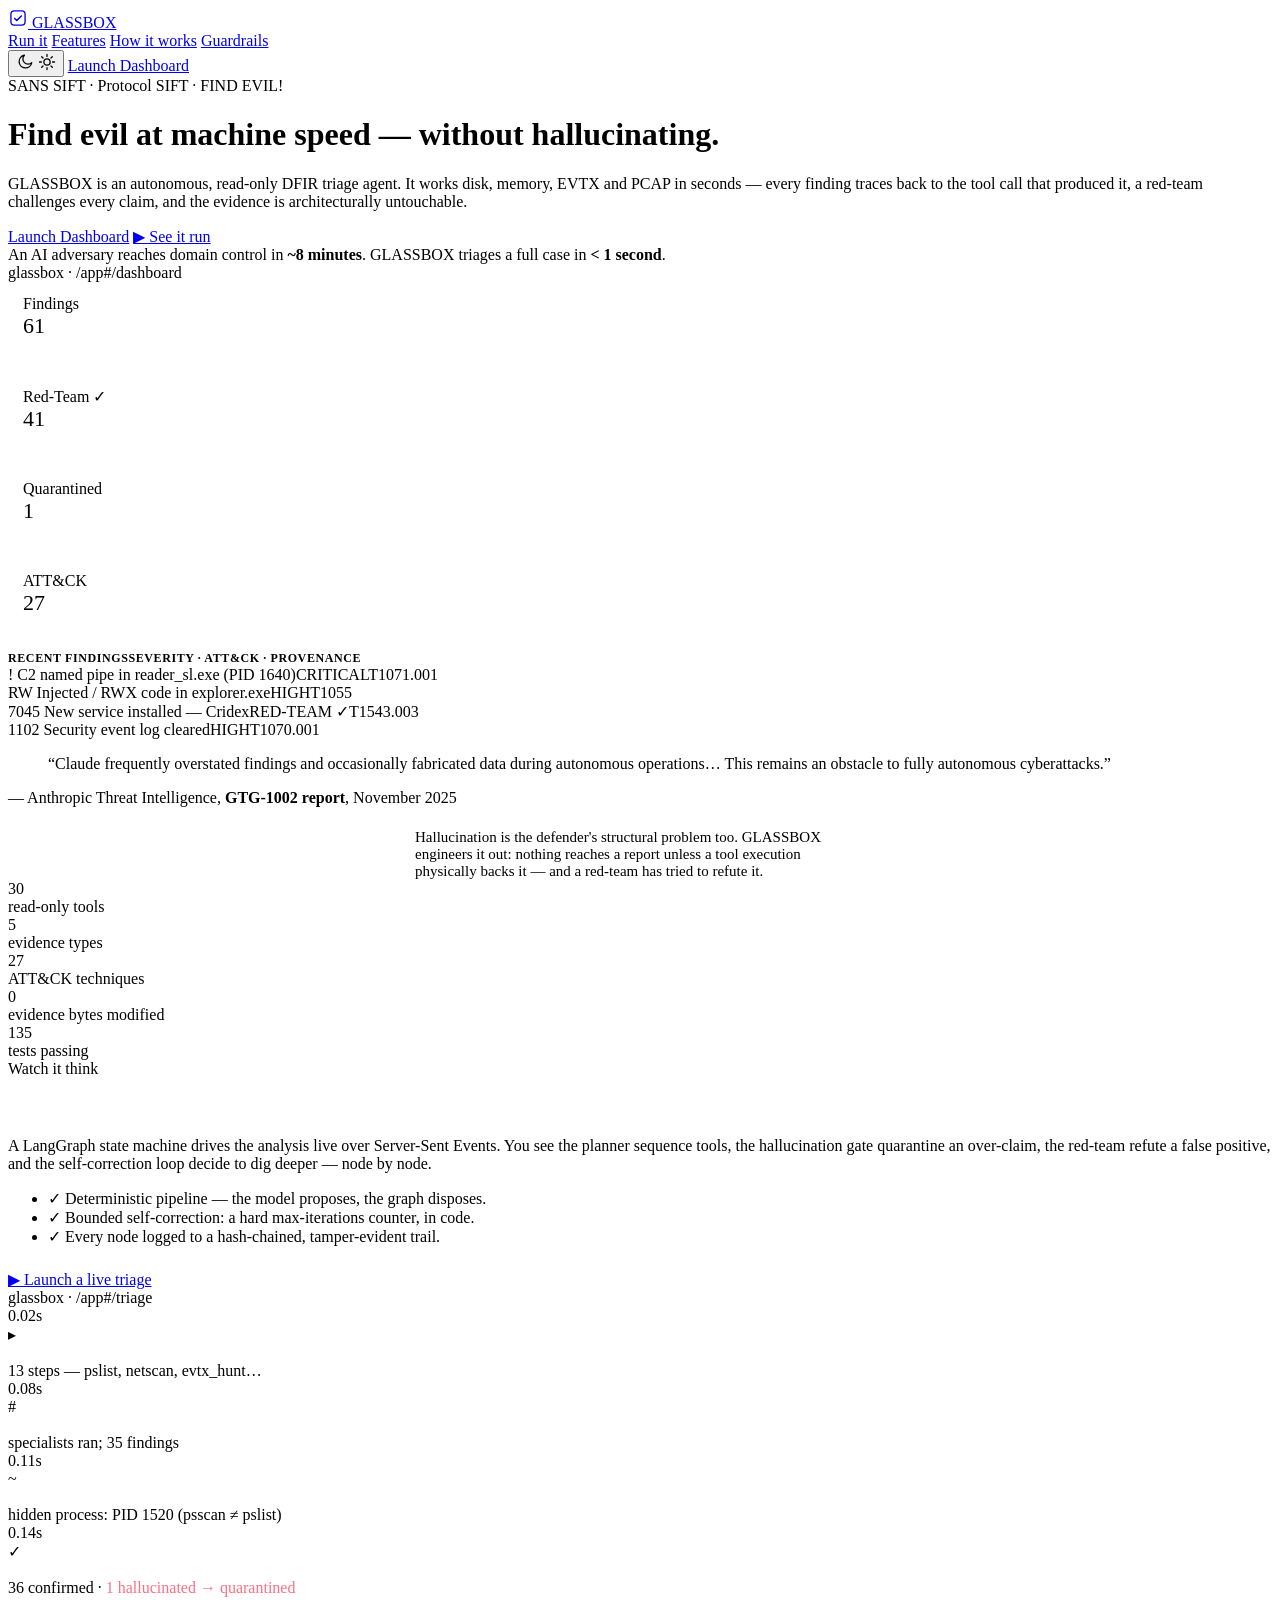
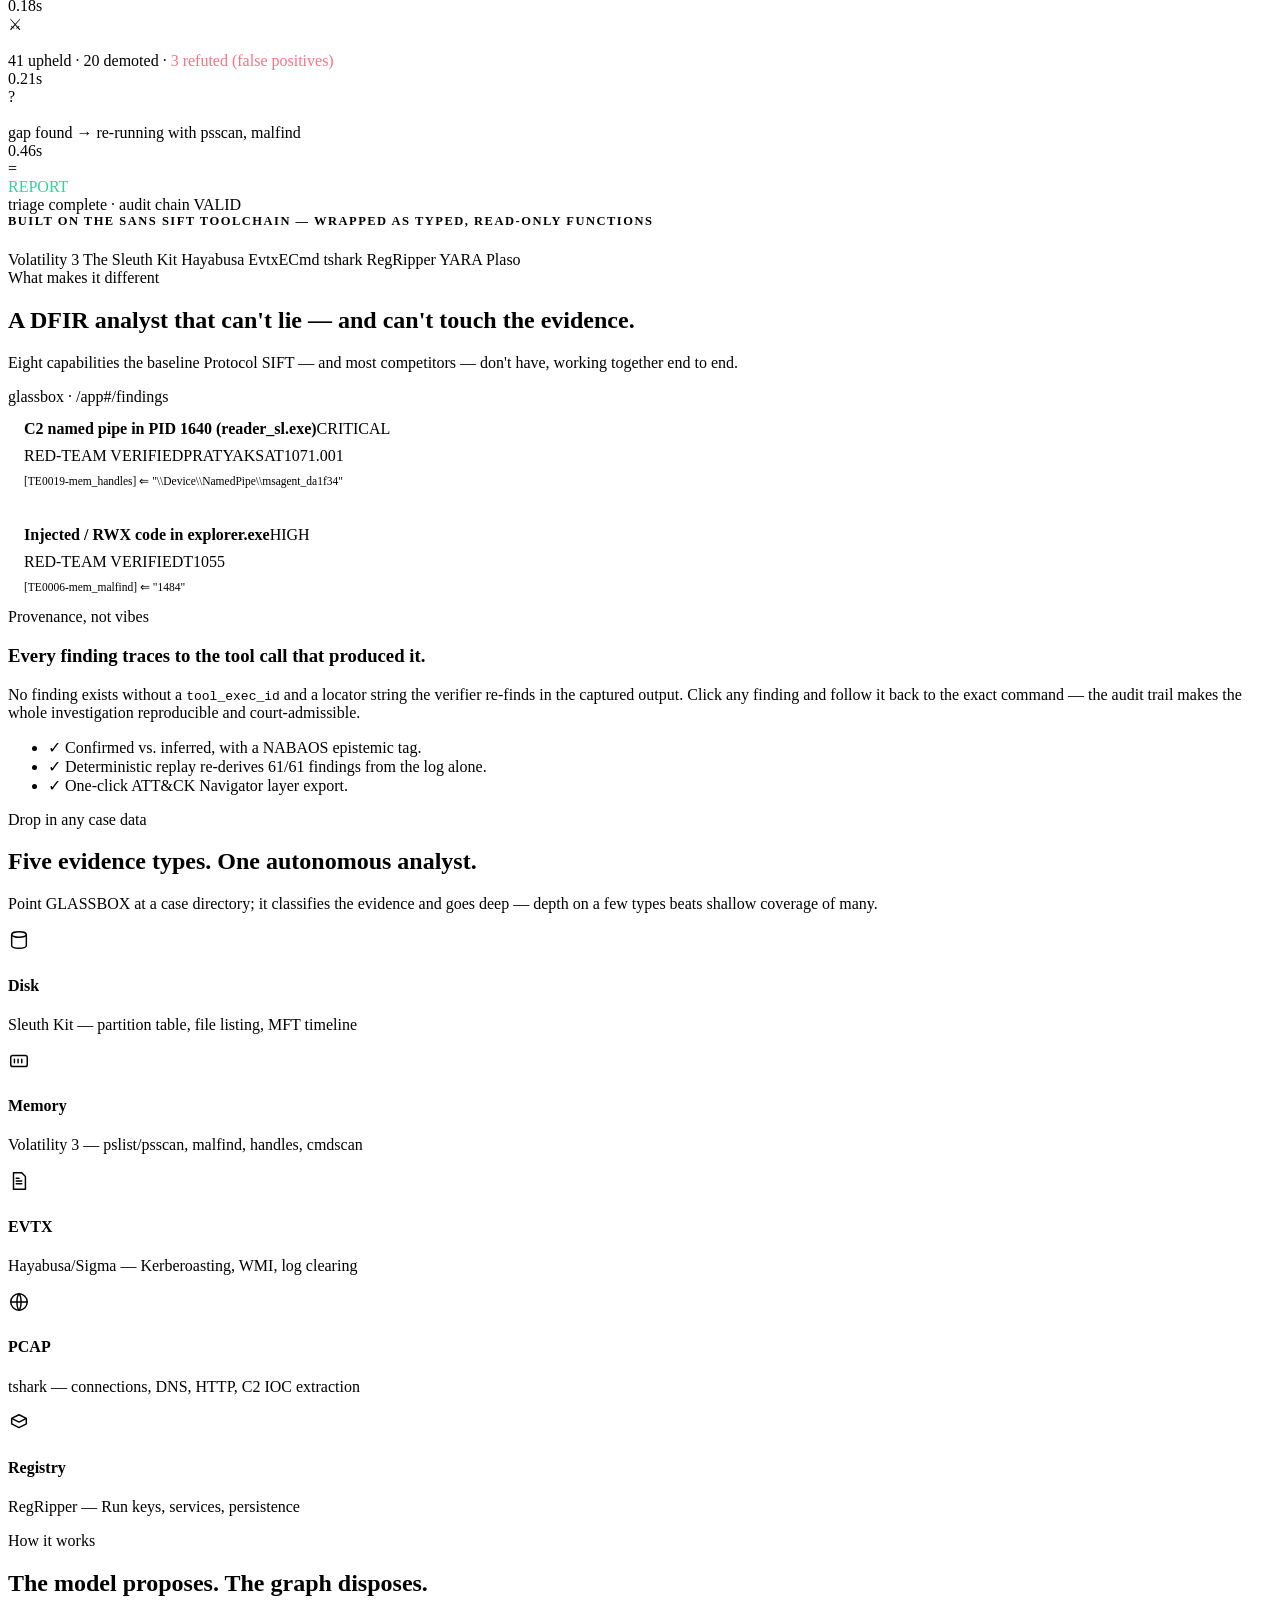
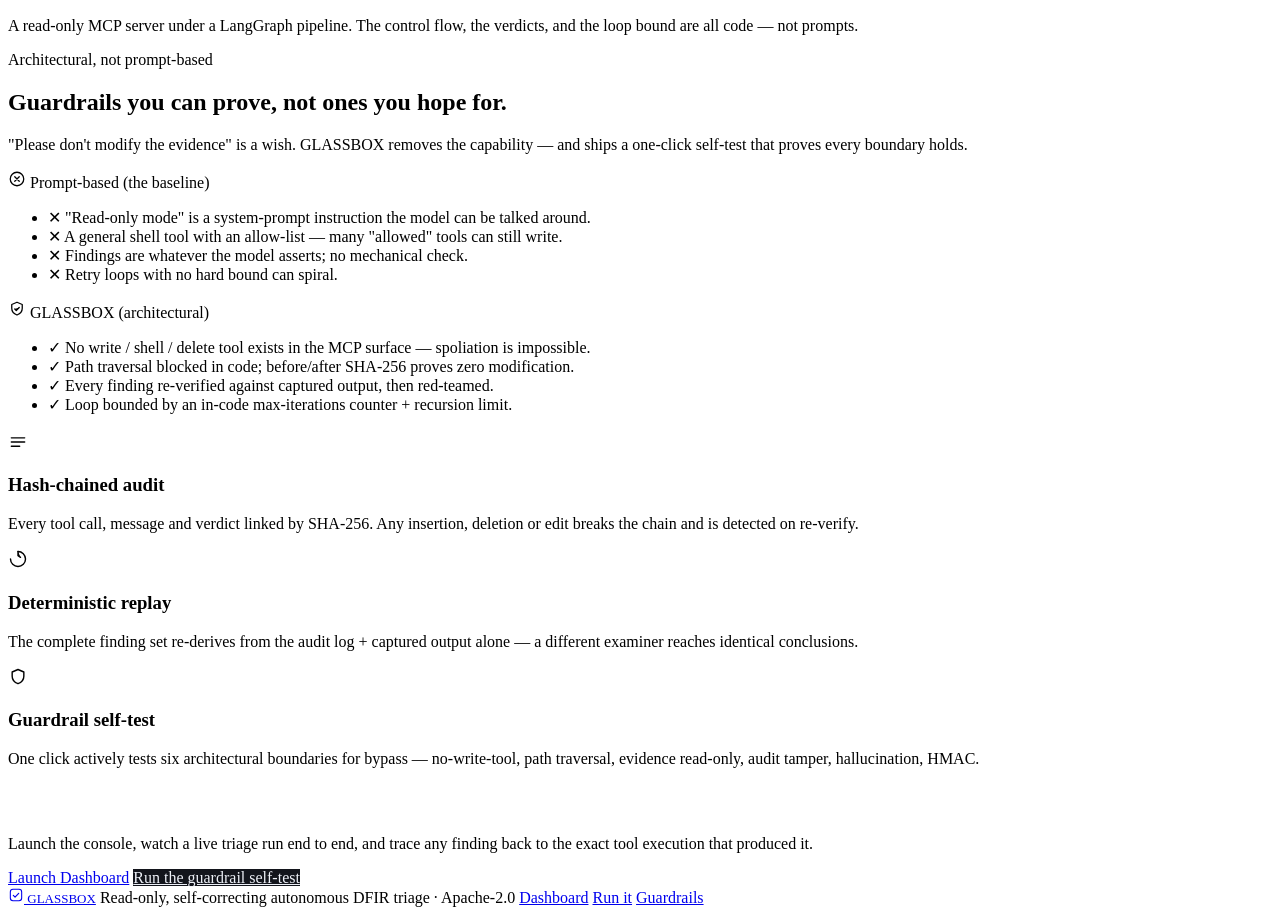
==== src/glassbox/web/static/landing.html @ f9839e85 "feat: premium dual-theme redesign + Glide-style landing page + engineering assessment UI/UX MODERNIZ" ====
<!DOCTYPE html>
<html lang="en">
<head>
  <meta charset="utf-8" />
  <meta name="viewport" content="width=device-width, initial-scale=1" />
  <title>GLASSBOX — Autonomous DFIR triage at machine speed</title>
  <meta name="description" content="GLASSBOX is a read-only, self-correcting autonomous DFIR triage agent for the SANS SIFT Workstation. Every finding traces to a tool call; a red-team challenges every claim; the evidence is architecturally untouchable." />
  <script>
    (function () {
      try { var t = localStorage.getItem("glassbox-theme");
        if (!t) t = (window.matchMedia && matchMedia("(prefers-color-scheme: light)").matches) ? "light" : "dark";
        document.documentElement.setAttribute("data-theme", t);
      } catch (e) { document.documentElement.setAttribute("data-theme", "dark"); }
    })();
  </script>
  <link rel="stylesheet" href="/static/css/app.css" />
  <link rel="stylesheet" href="/static/css/landing.css" />
  <link rel="icon" href="data:image/svg+xml,&lt;svg xmlns='http://www.w3.org/2000/svg' viewBox='0 0 16 16'&gt;&lt;rect width='16' height='16' rx='3' fill='%236d5efc'/&gt;&lt;path d='M5 8.2l2 2L11 6' fill='none' stroke='white' stroke-width='1.5' stroke-linecap='round' stroke-linejoin='round'/&gt;&lt;/svg&gt;" />
</head>
<body class="lp">

  <!-- ============ NAV ============ -->
  <nav class="lp-nav">
    <div class="lp-nav-inner">
      <a class="lp-brand" href="/">
        <span class="mk"><svg viewBox="0 0 24 24" width="20" height="20"><rect x="3.5" y="3.5" width="17" height="17" rx="4" fill="none" stroke="currentColor" stroke-width="1.6"/><path d="M8 12.5l2.6 2.6L16 9.5" fill="none" stroke="currentColor" stroke-width="1.8" stroke-linecap="round" stroke-linejoin="round"/></svg></span>
        GLASSBOX
      </a>
      <div class="lp-links">
        <a href="#run">Run it</a>
        <a href="#features">Features</a>
        <a href="#how">How it works</a>
        <a href="#trust">Guardrails</a>
      </div>
      <span class="spr"></span>
      <button class="icon-btn theme-toggle" id="theme-toggle" title="Toggle light / dark" aria-label="Toggle theme">
        <svg class="moon" viewBox="0 0 24 24" width="18" height="18"><path d="M21 12.8A8.5 8.5 0 1111.2 3a6.6 6.6 0 009.8 9.8z" fill="none" stroke="currentColor" stroke-width="1.7" stroke-linejoin="round"/></svg>
        <svg class="sun" viewBox="0 0 24 24" width="18" height="18"><circle cx="12" cy="12" r="4.2" fill="none" stroke="currentColor" stroke-width="1.7"/><path d="M12 2v2.5M12 19.5V22M2 12h2.5M19.5 12H22M4.9 4.9l1.8 1.8M17.3 17.3l1.8 1.8M19.1 4.9l-1.8 1.8M6.7 17.3l-1.8 1.8" stroke="currentColor" stroke-width="1.7" stroke-linecap="round"/></svg>
      </button>
      <a class="btn btn-primary" href="/app">Launch Dashboard</a>
    </div>
  </nav>

  <!-- ============ HERO ============ -->
  <header class="hero">
    <div class="lp-wrap">
      <span class="eyebrow"><span class="dot"></span> SANS SIFT · Protocol SIFT · FIND&nbsp;EVIL!</span>
      <h1>Find evil at <span class="grad">machine speed</span> — without hallucinating.</h1>
      <p class="lead">GLASSBOX is an autonomous, read-only DFIR triage agent. It works disk, memory, EVTX and PCAP in seconds — every finding traces back to the tool call that produced it, a red-team challenges every claim, and the evidence is architecturally untouchable.</p>
      <div class="hero-cta">
        <a class="btn btn-primary btn-lg" href="/app">Launch Dashboard</a>
        <a class="btn btn-lg" href="#run">▶ See it run</a>
      </div>
      <div class="hero-trust">
        <span>An AI adversary reaches domain control in <b>~8&nbsp;minutes</b>.</span>
        <span>GLASSBOX triages a full case in <b>&lt;&nbsp;1&nbsp;second</b>.</span>
      </div>

      <!-- hero product shot (theme-aware mock dashboard) -->
      <div class="hero-shot reveal">
        <div class="browser">
          <div class="browser-bar"><div class="dots"><i></i><i></i><i></i></div><div class="url">glassbox · /app#/dashboard</div></div>
          <div class="browser-body">
            <div class="mock-metrics">
              <div class="card metric" style="padding:13px 15px">
                <div class="metric-name">Findings</div><div class="metric-value" style="font-size:22px">61</div>
                <div class="sparkbars" style="height:22px"><i style="height:40%;background:var(--brand)"></i><i style="height:62%;background:var(--brand)"></i><i style="height:50%;background:var(--brand)"></i><i style="height:82%;background:var(--brand)"></i><i style="height:58%;background:var(--brand)"></i><i style="height:90%;background:var(--brand)"></i><i style="height:54%;background:var(--brand)"></i><i style="height:70%"></i><i style="height:46%"></i><i style="height:64%"></i></div>
              </div>
              <div class="card metric" style="padding:13px 15px">
                <div class="metric-name">Red-Team ✓</div><div class="metric-value" style="font-size:22px;color:var(--up)">41</div>
                <div class="sparkbars" style="height:22px"><i style="height:50%;background:var(--up)"></i><i style="height:70%;background:var(--up)"></i><i style="height:60%;background:var(--up)"></i><i style="height:85%;background:var(--up)"></i><i style="height:72%;background:var(--up)"></i><i style="height:55%"></i><i style="height:40%"></i><i style="height:66%"></i><i style="height:48%"></i><i style="height:58%"></i></div>
              </div>
              <div class="card metric" style="padding:13px 15px">
                <div class="metric-name">Quarantined</div><div class="metric-value" style="font-size:22px;color:var(--med)">1</div>
                <div class="sparkbars" style="height:22px"><i style="height:30%;background:var(--med)"></i><i style="height:20%"></i><i style="height:25%"></i><i style="height:18%"></i><i style="height:22%"></i><i style="height:16%"></i><i style="height:24%"></i><i style="height:19%"></i><i style="height:21%"></i><i style="height:17%"></i></div>
              </div>
              <div class="card metric" style="padding:13px 15px">
                <div class="metric-name">ATT&CK</div><div class="metric-value" style="font-size:22px;color:var(--low)">27</div>
                <div class="sparkbars" style="height:22px"><i style="height:55%;background:var(--low)"></i><i style="height:42%;background:var(--low)"></i><i style="height:70%;background:var(--low)"></i><i style="height:60%;background:var(--low)"></i><i style="height:80%;background:var(--low)"></i><i style="height:50%"></i><i style="height:64%"></i><i style="height:46%"></i><i style="height:72%"></i><i style="height:58%"></i></div>
              </div>
            </div>
            <div class="card">
              <div class="mock-row" style="border-bottom:1px solid var(--border);font-weight:700;color:var(--muted);font-size:12px;text-transform:uppercase;letter-spacing:.05em">
                <span>Recent findings</span><span>severity · ATT&CK · provenance</span>
              </div>
              <div class="mock-row"><span class="nm"><span class="mock-ic" style="background:var(--down-bg);color:var(--down)">!</span> C2 named pipe in reader_sl.exe (PID 1640)</span><span class="row"><span class="badge crit">CRITICAL</span><span class="pill">T1071.001</span></span></div>
              <div class="mock-row"><span class="nm"><span class="mock-ic">RW</span> Injected / RWX code in explorer.exe</span><span class="row"><span class="badge high">HIGH</span><span class="pill">T1055</span></span></div>
              <div class="mock-row"><span class="nm"><span class="mock-ic">7045</span> New service installed — Cridex</span><span class="row"><span class="badge good">RED-TEAM ✓</span><span class="pill">T1543.003</span></span></div>
              <div class="mock-row"><span class="nm"><span class="mock-ic">1102</span> Security event log cleared</span><span class="row"><span class="badge high">HIGH</span><span class="pill">T1070.001</span></span></div>
            </div>
          </div>
        </div>
      </div>
    </div>
  </header>

  <!-- ============ QUOTE ============ -->
  <section class="sec band">
    <div class="lp-wrap">
      <div class="quote reveal">
        <blockquote>“Claude <span class="hl">frequently overstated findings and occasionally fabricated data</span> during autonomous operations… This remains an obstacle to fully autonomous cyberattacks.”</blockquote>
        <div class="by">— Anthropic Threat Intelligence, <b>GTG-1002 report</b>, November 2025</div>
        <p class="muted" style="max-width:60ch;margin:22px auto 0;font-size:15px">Hallucination is the defender's structural problem too. GLASSBOX engineers it out: nothing reaches a report unless a tool execution physically backs it — and a red-team has tried to refute it.</p>
      </div>
    </div>
  </section>

  <!-- ============ STATS ============ -->
  <section class="sec tight">
    <div class="lp-wrap">
      <div class="stat-row reveal">
        <div class="s"><div class="v grad">30</div><div class="l">read-only tools</div></div>
        <div class="s"><div class="v">5</div><div class="l">evidence types</div></div>
        <div class="s"><div class="v">27</div><div class="l">ATT&CK techniques</div></div>
        <div class="s"><div class="v">0</div><div class="l">evidence bytes modified</div></div>
        <div class="s"><div class="v">135</div><div class="l">tests passing</div></div>
      </div>
    </div>
  </section>

  <!-- ============ RUN IT (spotlight) ============ -->
  <section class="sec spotlight" id="run">
    <div class="lp-wrap">
      <div class="split2">
        <div class="reveal">
          <div class="kicker">Watch it think</div>
          <h3 style="color:#fff">Run a triage and trace every step.</h3>
          <p>A LangGraph state machine drives the analysis live over Server-Sent Events. You see the planner sequence tools, the hallucination gate quarantine an over-claim, the red-team refute a false positive, and the self-correction loop decide to dig deeper — node by node.</p>
          <ul class="lead-bullets">
            <li><span class="ck">✓</span> Deterministic pipeline — the model proposes, the graph disposes.</li>
            <li><span class="ck">✓</span> Bounded self-correction: a hard max-iterations counter, in code.</li>
            <li><span class="ck">✓</span> Every node logged to a hash-chained, tamper-evident trail.</li>
          </ul>
          <div style="margin-top:24px"><a class="btn btn-primary btn-lg" href="/app#/triage">▶ Launch a live triage</a></div>
        </div>
        <div class="reveal">
          <div class="browser">
            <div class="browser-bar"><div class="dots"><i></i><i></i><i></i></div><div class="url">glassbox · /app#/triage</div></div>
            <div class="browser-body">
              <div class="trace">
                <div class="trace-row"><div class="t-time">0.02s</div><div class="t-ic">▸</div><div><div class="t-label" style="color:#fff">PLAN · iter 1</div><div class="t-detail">13 steps — pslist, netscan, evtx_hunt…</div></div></div>
                <div class="trace-row"><div class="t-time">0.08s</div><div class="t-ic">#</div><div><div class="t-label" style="color:#fff">COLLECT</div><div class="t-detail">specialists ran; 35 findings</div></div></div>
                <div class="trace-row"><div class="t-time">0.11s</div><div class="t-ic">~</div><div><div class="t-label" style="color:#fff">CORRELATE</div><div class="t-detail">hidden process: PID 1520 (psscan ≠ pslist)</div></div></div>
                <div class="trace-row verify"><div class="t-time">0.14s</div><div class="t-ic">✓</div><div><div class="t-label" style="color:#fff">VERIFY</div><div class="t-detail">36 confirmed · <span style="color:#fb7185">1 hallucinated → quarantined</span></div></div></div>
                <div class="trace-row redteam"><div class="t-time">0.18s</div><div class="t-ic">⚔</div><div><div class="t-label" style="color:#fff">RED-TEAM</div><div class="t-detail">41 upheld · 20 demoted · <span style="color:#fb7185">3 refuted (false positives)</span></div></div></div>
                <div class="trace-row"><div class="t-time">0.21s</div><div class="t-ic">?</div><div><div class="t-label" style="color:#fff">SELF-CRITIQUE</div><div class="t-detail">gap found → re-running with psscan, malfind</div></div></div>
                <div class="trace-row"><div class="t-time">0.46s</div><div class="t-ic">=</div><div><div class="t-label" style="color:#34d399">REPORT</div><div class="t-detail">triage complete · audit chain VALID</div></div></div>
              </div>
            </div>
          </div>
        </div>
      </div>
    </div>
  </section>

  <!-- ============ TOOL STRIP ============ -->
  <section class="sec tight band">
    <div class="lp-wrap">
      <div class="center muted" style="font-size:12.5px;font-weight:700;letter-spacing:.12em;text-transform:uppercase;margin-bottom:22px">Built on the SANS SIFT toolchain — wrapped as typed, read-only functions</div>
      <div class="logos reveal">
        <span class="logo-chip"><span class="d"></span> Volatility 3</span>
        <span class="logo-chip"><span class="d"></span> The Sleuth Kit</span>
        <span class="logo-chip"><span class="d"></span> Hayabusa</span>
        <span class="logo-chip"><span class="d"></span> EvtxECmd</span>
        <span class="logo-chip"><span class="d"></span> tshark</span>
        <span class="logo-chip"><span class="d"></span> RegRipper</span>
        <span class="logo-chip"><span class="d"></span> YARA</span>
        <span class="logo-chip"><span class="d"></span> Plaso</span>
      </div>
    </div>
  </section>

  <!-- ============ FEATURES ============ -->
  <section class="sec" id="features">
    <div class="lp-wrap">
      <div class="sec-head reveal">
        <div class="kicker">What makes it different</div>
        <h2>A DFIR analyst that can't lie — and can't touch the evidence.</h2>
        <p>Eight capabilities the baseline Protocol SIFT — and most competitors — don't have, working together end to end.</p>
      </div>
      <div class="feat-grid" id="feat-grid"></div>
    </div>
  </section>

  <!-- ============ TRACEABILITY split ============ -->
  <section class="sec band">
    <div class="lp-wrap">
      <div class="split2">
        <div class="reveal">
          <div class="browser full">
            <div class="browser-bar"><div class="dots"><i></i><i></i><i></i></div><div class="url">glassbox · /app#/findings</div></div>
            <div class="browser-body">
              <div class="card sev-rail crit" style="padding:14px 16px">
                <div class="row" style="justify-content:space-between"><b>C2 named pipe in PID 1640 (reader_sl.exe)</b><span class="badge crit">CRITICAL</span></div>
                <div class="row wrap" style="gap:6px;margin:9px 0"><span class="badge good">RED-TEAM VERIFIED</span><span class="badge ghost">PRATYAKSA</span><span class="pill">T1071.001</span></div>
                <div class="f-prov" style="color:var(--faint);font-family:var(--mono);font-size:11.5px">[TE0019-mem_handles] ⇐ "\\Device\\NamedPipe\\msagent_da1f34"</div>
              </div>
              <div class="card sev-rail high" style="padding:14px 16px;margin-top:10px">
                <div class="row" style="justify-content:space-between"><b>Injected / RWX code in explorer.exe</b><span class="badge high">HIGH</span></div>
                <div class="row wrap" style="gap:6px;margin:9px 0"><span class="badge good">RED-TEAM VERIFIED</span><span class="pill">T1055</span></div>
                <div class="f-prov" style="color:var(--faint);font-family:var(--mono);font-size:11.5px">[TE0006-mem_malfind] ⇐ "1484"</div>
              </div>
            </div>
          </div>
        </div>
        <div class="reveal">
          <div class="kicker">Provenance, not vibes</div>
          <h3>Every finding traces to the tool call that produced it.</h3>
          <p>No finding exists without a <code>tool_exec_id</code> and a locator string the verifier re-finds in the captured output. Click any finding and follow it back to the exact command — the audit trail makes the whole investigation reproducible and court-admissible.</p>
          <ul class="lead-bullets">
            <li><span class="ck">✓</span> Confirmed vs. inferred, with a NABAOS epistemic tag.</li>
            <li><span class="ck">✓</span> Deterministic replay re-derives 61/61 findings from the log alone.</li>
            <li><span class="ck">✓</span> One-click ATT&CK Navigator layer export.</li>
          </ul>
        </div>
      </div>
    </div>
  </section>

  <!-- ============ EVIDENCE TYPES ============ -->
  <section class="sec">
    <div class="lp-wrap">
      <div class="sec-head reveal">
        <div class="kicker">Drop in any case data</div>
        <h2>Five evidence types. One autonomous analyst.</h2>
        <p>Point GLASSBOX at a case directory; it classifies the evidence and goes deep — depth on a few types beats shallow coverage of many.</p>
      </div>
      <div class="evt-grid reveal">
        <div class="evt-card"><div class="ei"><svg viewBox="0 0 24 24" width="22" height="22"><ellipse cx="12" cy="6" rx="8" ry="3" fill="none" stroke="currentColor" stroke-width="1.6"/><path d="M4 6v12c0 1.7 3.6 3 8 3s8-1.3 8-3V6" fill="none" stroke="currentColor" stroke-width="1.6"/></svg></div><h4>Disk</h4><p>Sleuth Kit — partition table, file listing, MFT timeline</p></div>
        <div class="evt-card"><div class="ei"><svg viewBox="0 0 24 24" width="22" height="22"><rect x="3" y="6" width="18" height="12" rx="2" fill="none" stroke="currentColor" stroke-width="1.6"/><path d="M7 10v4M11 10v4M15 10v4" stroke="currentColor" stroke-width="1.6" stroke-linecap="round"/></svg></div><h4>Memory</h4><p>Volatility 3 — pslist/psscan, malfind, handles, cmdscan</p></div>
        <div class="evt-card"><div class="ei"><svg viewBox="0 0 24 24" width="22" height="22"><path d="M6 3h9l4 4v14H6z" fill="none" stroke="currentColor" stroke-width="1.6" stroke-linejoin="round"/><path d="M9 12h6M9 15h6M9 9h3" stroke="currentColor" stroke-width="1.6" stroke-linecap="round"/></svg></div><h4>EVTX</h4><p>Hayabusa/Sigma — Kerberoasting, WMI, log clearing</p></div>
        <div class="evt-card"><div class="ei"><svg viewBox="0 0 24 24" width="22" height="22"><circle cx="12" cy="12" r="9" fill="none" stroke="currentColor" stroke-width="1.6"/><path d="M3 12h18M12 3c3 3 3 15 0 18M12 3c-3 3-3 15 0 18" fill="none" stroke="currentColor" stroke-width="1.6"/></svg></div><h4>PCAP</h4><p>tshark — connections, DNS, HTTP, C2 IOC extraction</p></div>
        <div class="evt-card"><div class="ei"><svg viewBox="0 0 24 24" width="22" height="22"><path d="M4 7l8-4 8 4-8 4z" fill="none" stroke="currentColor" stroke-width="1.6" stroke-linejoin="round"/><path d="M4 7v6l8 4 8-4V7" fill="none" stroke="currentColor" stroke-width="1.6" stroke-linejoin="round"/></svg></div><h4>Registry</h4><p>RegRipper — Run keys, services, persistence</p></div>
      </div>
    </div>
  </section>

  <!-- ============ HOW IT WORKS ============ -->
  <section class="sec band" id="how">
    <div class="lp-wrap">
      <div class="sec-head reveal">
        <div class="kicker">How it works</div>
        <h2>The model proposes. The graph disposes.</h2>
        <p>A read-only MCP server under a LangGraph pipeline. The control flow, the verdicts, and the loop bound are all code — not prompts.</p>
      </div>
      <div class="pipe reveal" id="pipe"></div>
    </div>
  </section>

  <!-- ============ GUARDRAILS ============ -->
  <section class="sec" id="trust">
    <div class="lp-wrap">
      <div class="sec-head reveal">
        <div class="kicker">Architectural, not prompt-based</div>
        <h2>Guardrails you can prove, not ones you hope for.</h2>
        <p>"Please don't modify the evidence" is a wish. GLASSBOX removes the capability — and ships a one-click self-test that proves every boundary holds.</p>
      </div>
      <div class="cmp-grid reveal">
        <div class="cmp bad">
          <div class="h"><svg viewBox="0 0 24 24" width="18" height="18"><circle cx="12" cy="12" r="9" fill="none" stroke="currentColor" stroke-width="1.7"/><path d="M15 9l-6 6M9 9l6 6" stroke="currentColor" stroke-width="1.7" stroke-linecap="round"/></svg> Prompt-based (the baseline)</div>
          <ul>
            <li><span class="m">✕</span> "Read-only mode" is a system-prompt instruction the model can be talked around.</li>
            <li><span class="m">✕</span> A general shell tool with an allow-list — many "allowed" tools can still write.</li>
            <li><span class="m">✕</span> Findings are whatever the model asserts; no mechanical check.</li>
            <li><span class="m">✕</span> Retry loops with no hard bound can spiral.</li>
          </ul>
        </div>
        <div class="cmp good">
          <div class="h"><svg viewBox="0 0 24 24" width="18" height="18"><path d="M12 3l7 3v5c0 4.5-3 7.5-7 9-4-1.5-7-4.5-7-9V6z" fill="none" stroke="currentColor" stroke-width="1.7" stroke-linejoin="round"/><path d="M9 12l2 2 4-4" stroke="currentColor" stroke-width="1.7" stroke-linecap="round" stroke-linejoin="round"/></svg> GLASSBOX (architectural)</div>
          <ul>
            <li><span class="m">✓</span> No write / shell / delete tool exists in the MCP surface — spoliation is impossible.</li>
            <li><span class="m">✓</span> Path traversal blocked in code; before/after SHA-256 proves zero modification.</li>
            <li><span class="m">✓</span> Every finding re-verified against captured output, then red-teamed.</li>
            <li><span class="m">✓</span> Loop bounded by an in-code max-iterations counter + recursion limit.</li>
          </ul>
        </div>
      </div>
      <div class="grid cols-3 reveal" style="margin-top:18px">
        <div class="feat"><div class="fi"><svg viewBox="0 0 24 24" width="20" height="20"><path d="M4 7h16M4 12h16M4 17h10" stroke="currentColor" stroke-width="1.7" stroke-linecap="round"/></svg></div><h3>Hash-chained audit</h3><p>Every tool call, message and verdict linked by SHA-256. Any insertion, deletion or edit breaks the chain and is detected on re-verify.</p></div>
        <div class="feat"><div class="fi"><svg viewBox="0 0 24 24" width="20" height="20"><path d="M3 12a9 9 0 109-9" fill="none" stroke="currentColor" stroke-width="1.7" stroke-linecap="round"/><path d="M12 3v5l3 2" stroke="currentColor" stroke-width="1.7" stroke-linecap="round" stroke-linejoin="round"/></svg></div><h3>Deterministic replay</h3><p>The complete finding set re-derives from the audit log + captured output alone — a different examiner reaches identical conclusions.</p></div>
        <div class="feat"><div class="fi"><svg viewBox="0 0 24 24" width="20" height="20"><path d="M12 3l7 3v5c0 4.5-3 7.5-7 9-4-1.5-7-4.5-7-9V6z" fill="none" stroke="currentColor" stroke-width="1.7" stroke-linejoin="round"/></svg></div><h3>Guardrail self-test</h3><p>One click actively tests six architectural boundaries for bypass — no-write-tool, path traversal, evidence read-only, audit tamper, hallucination, HMAC.</p></div>
      </div>
    </div>
  </section>

  <!-- ============ CTA ============ -->
  <section class="sec spotlight cta">
    <div class="lp-wrap">
      <div class="reveal">
        <h2 style="color:#fff">Find evil at machine speed.</h2>
        <p>Launch the console, watch a live triage run end to end, and trace any finding back to the exact tool execution that produced it.</p>
        <div class="hero-cta">
          <a class="btn btn-primary btn-lg" href="/app">Launch Dashboard</a>
          <a class="btn btn-lg" href="/app#/guardrails" style="background:#13151c;color:#eef1f8;border-color:#272b38">Run the guardrail self-test</a>
        </div>
      </div>
    </div>
  </section>

  <!-- ============ FOOTER ============ -->
  <footer class="lp-footer">
    <div class="lp-footer-inner">
      <a class="lp-brand" href="/" style="font-size:13px"><span class="mk" style="width:28px;height:28px"><svg viewBox="0 0 24 24" width="16" height="16"><rect x="3.5" y="3.5" width="17" height="17" rx="4" fill="none" stroke="currentColor" stroke-width="1.6"/><path d="M8 12.5l2.6 2.6L16 9.5" fill="none" stroke="currentColor" stroke-width="1.8" stroke-linecap="round" stroke-linejoin="round"/></svg></span> GLASSBOX</a>
      <span class="muted">Read-only, self-correcting autonomous DFIR triage · Apache-2.0</span>
      <span class="spr"></span>
      <a href="/app">Dashboard</a>
      <a href="#run">Run it</a>
      <a href="#trust">Guardrails</a>
    </div>
  </footer>

  <script src="/static/js/landing.js"></script>
</body>
</html>
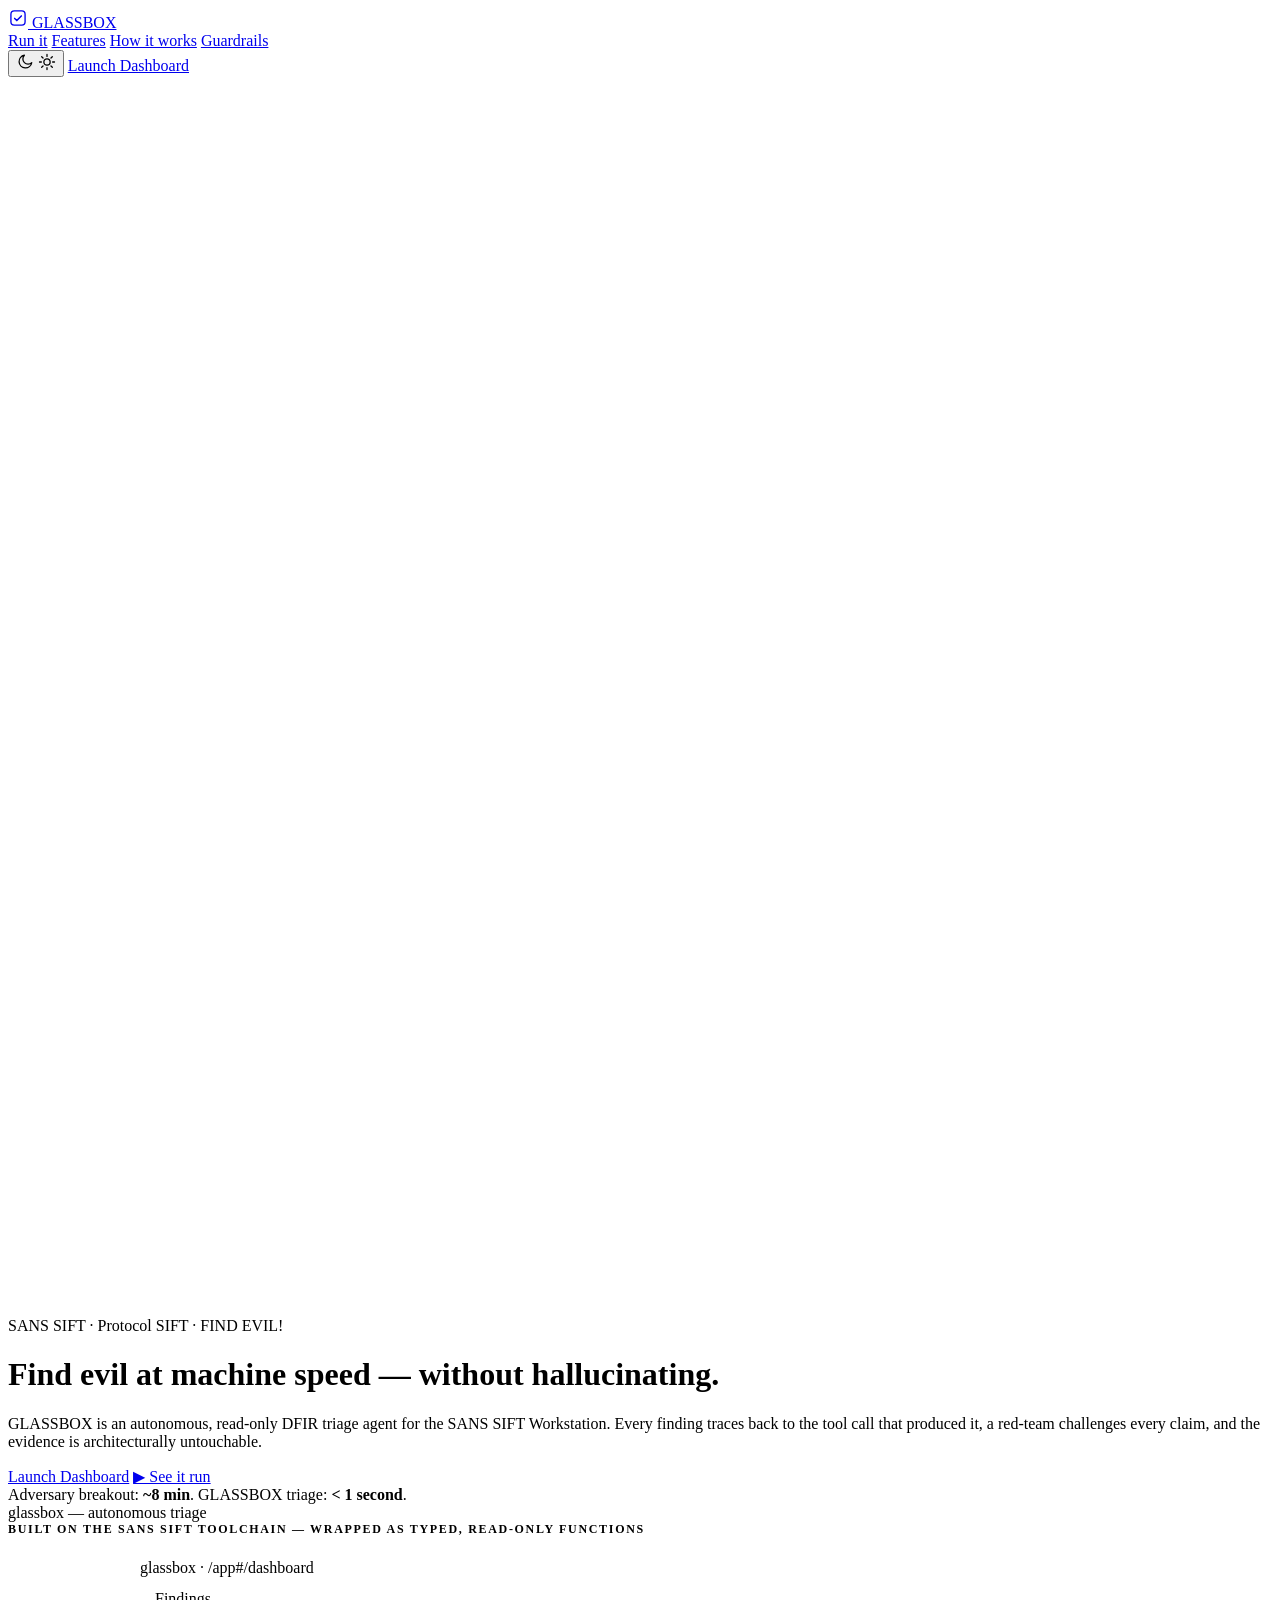
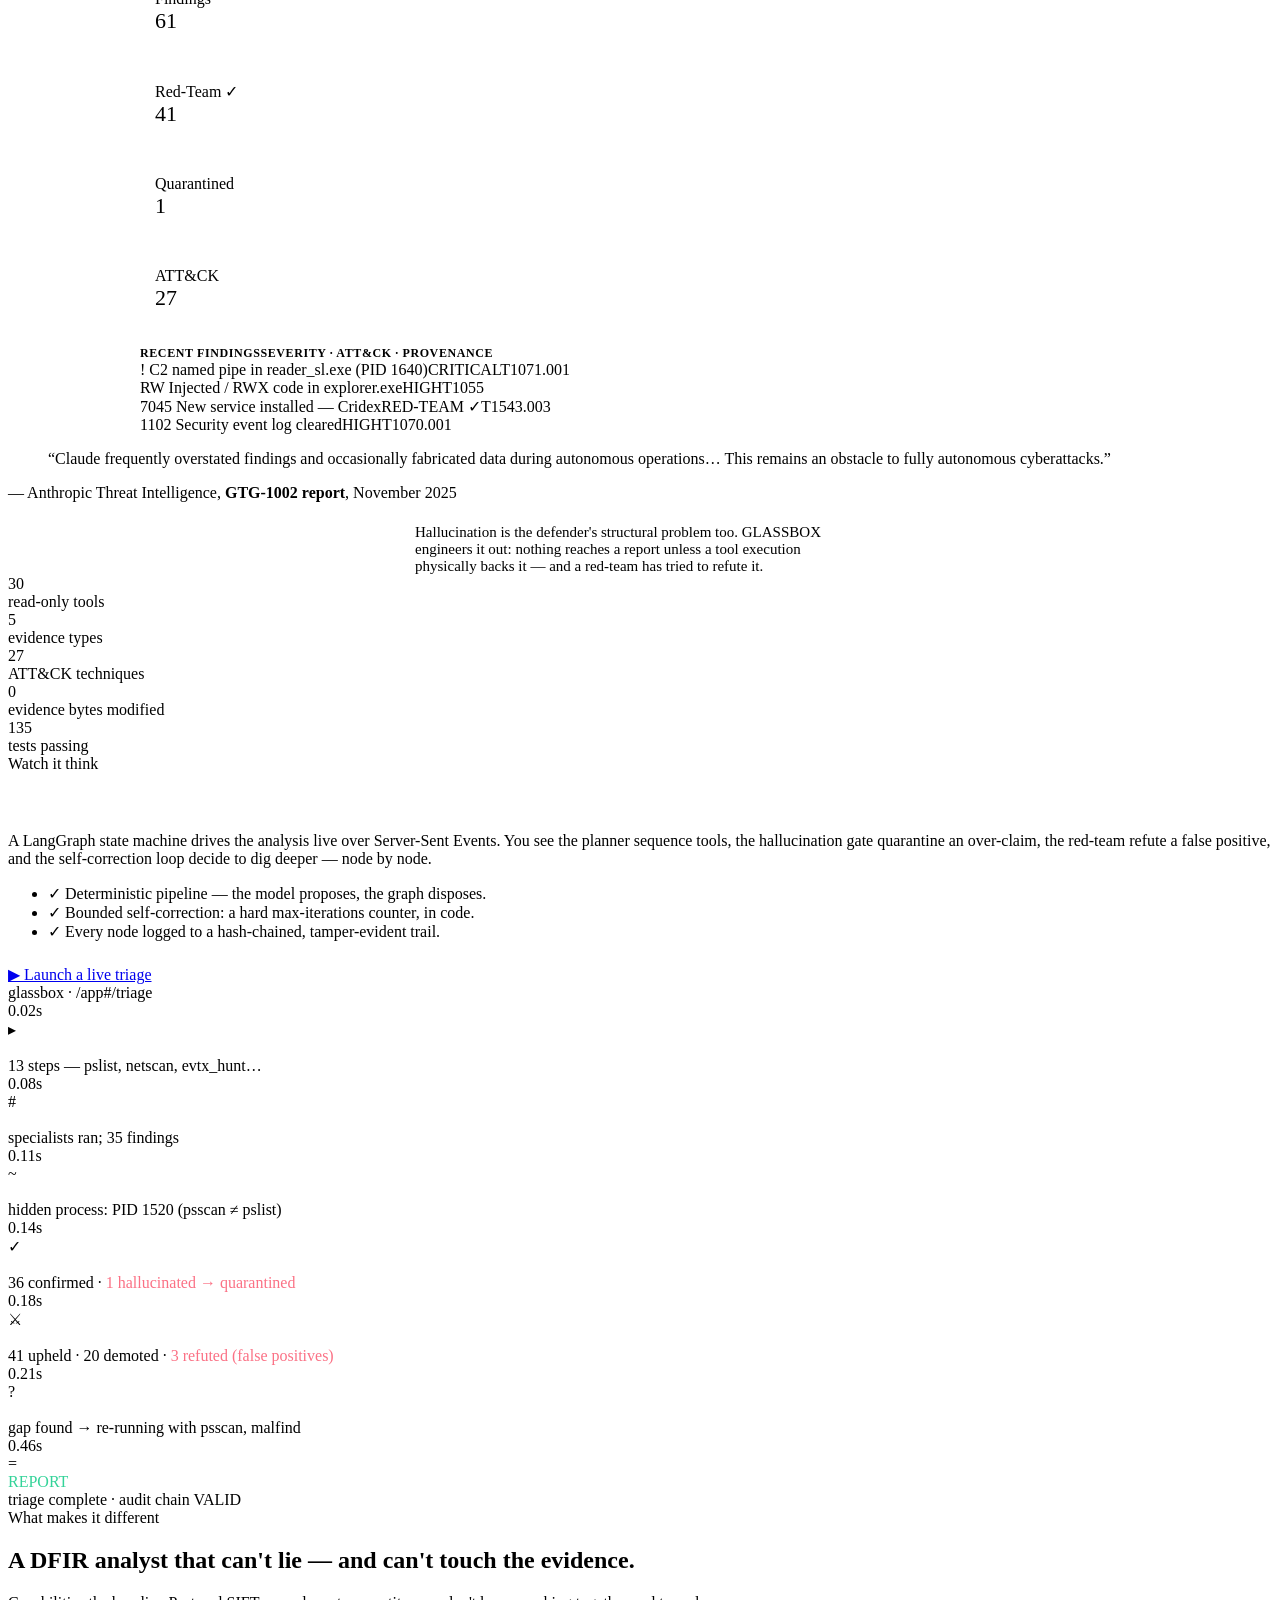
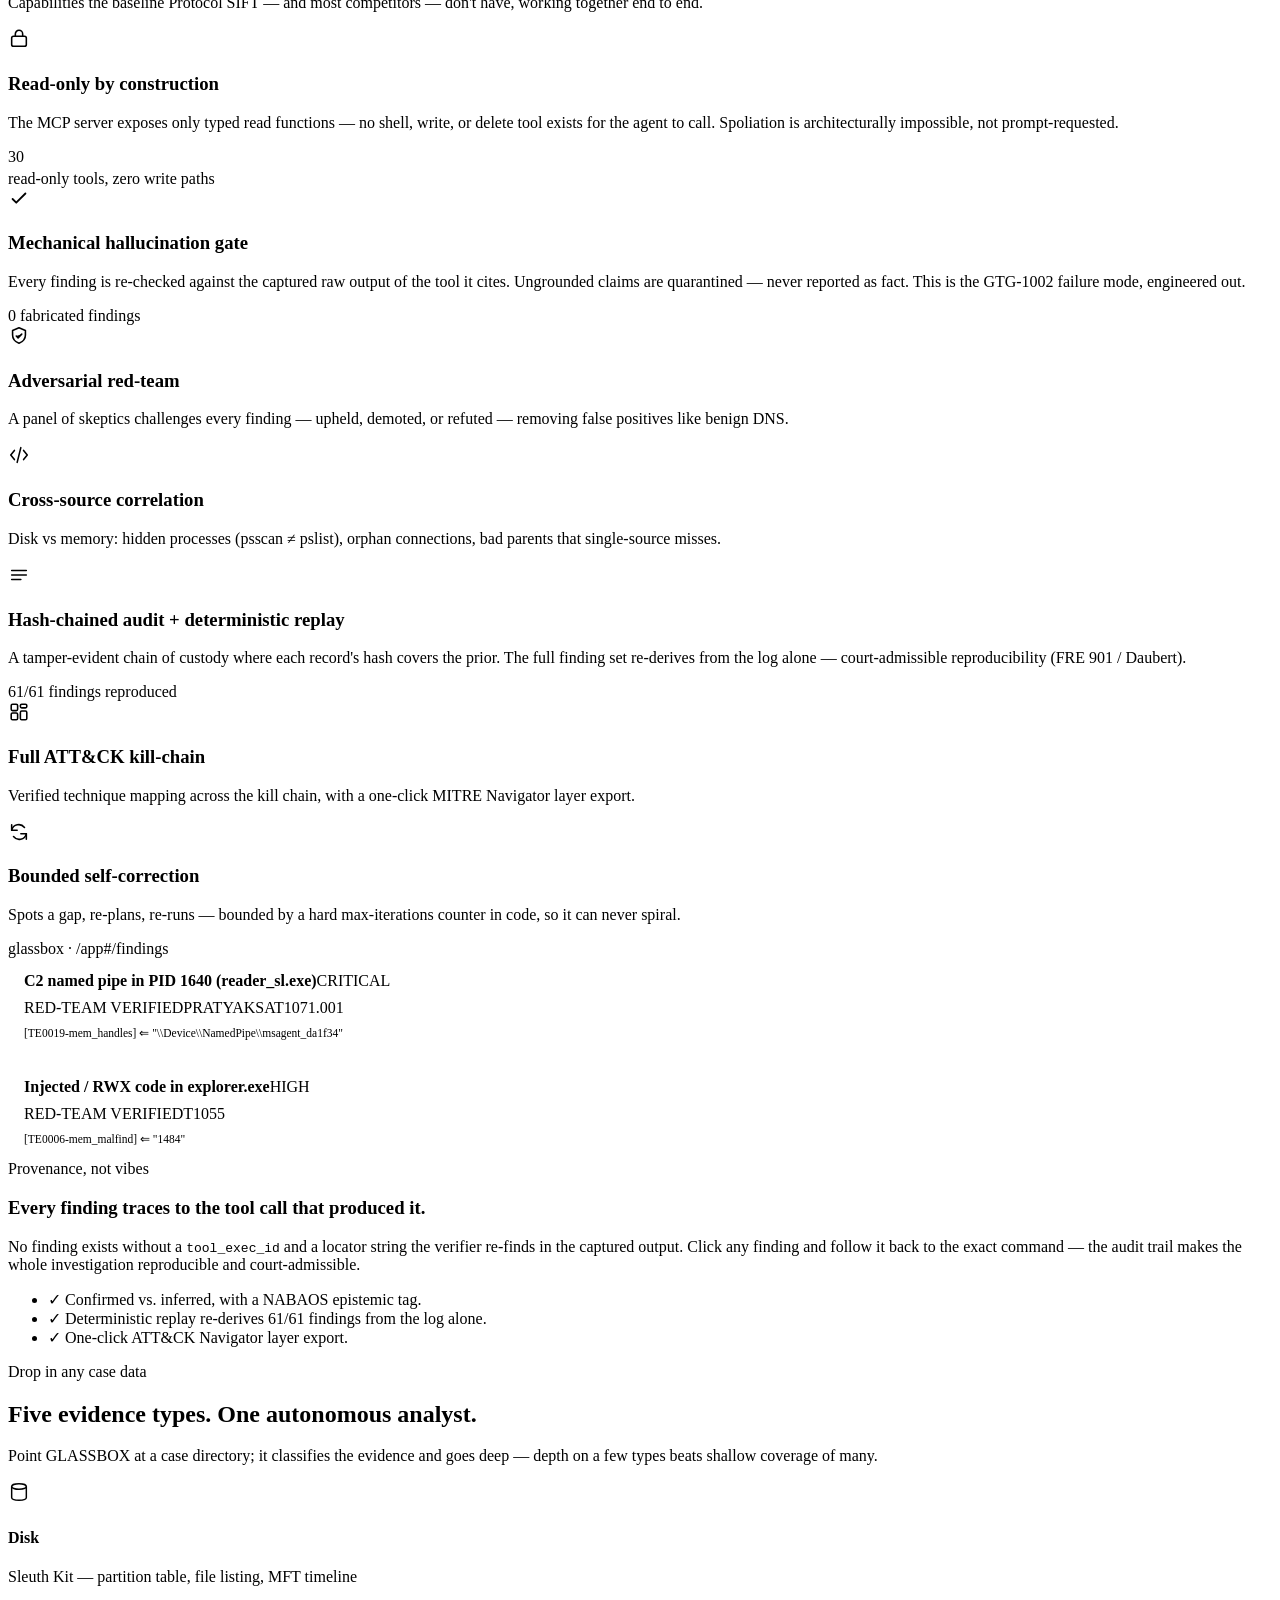
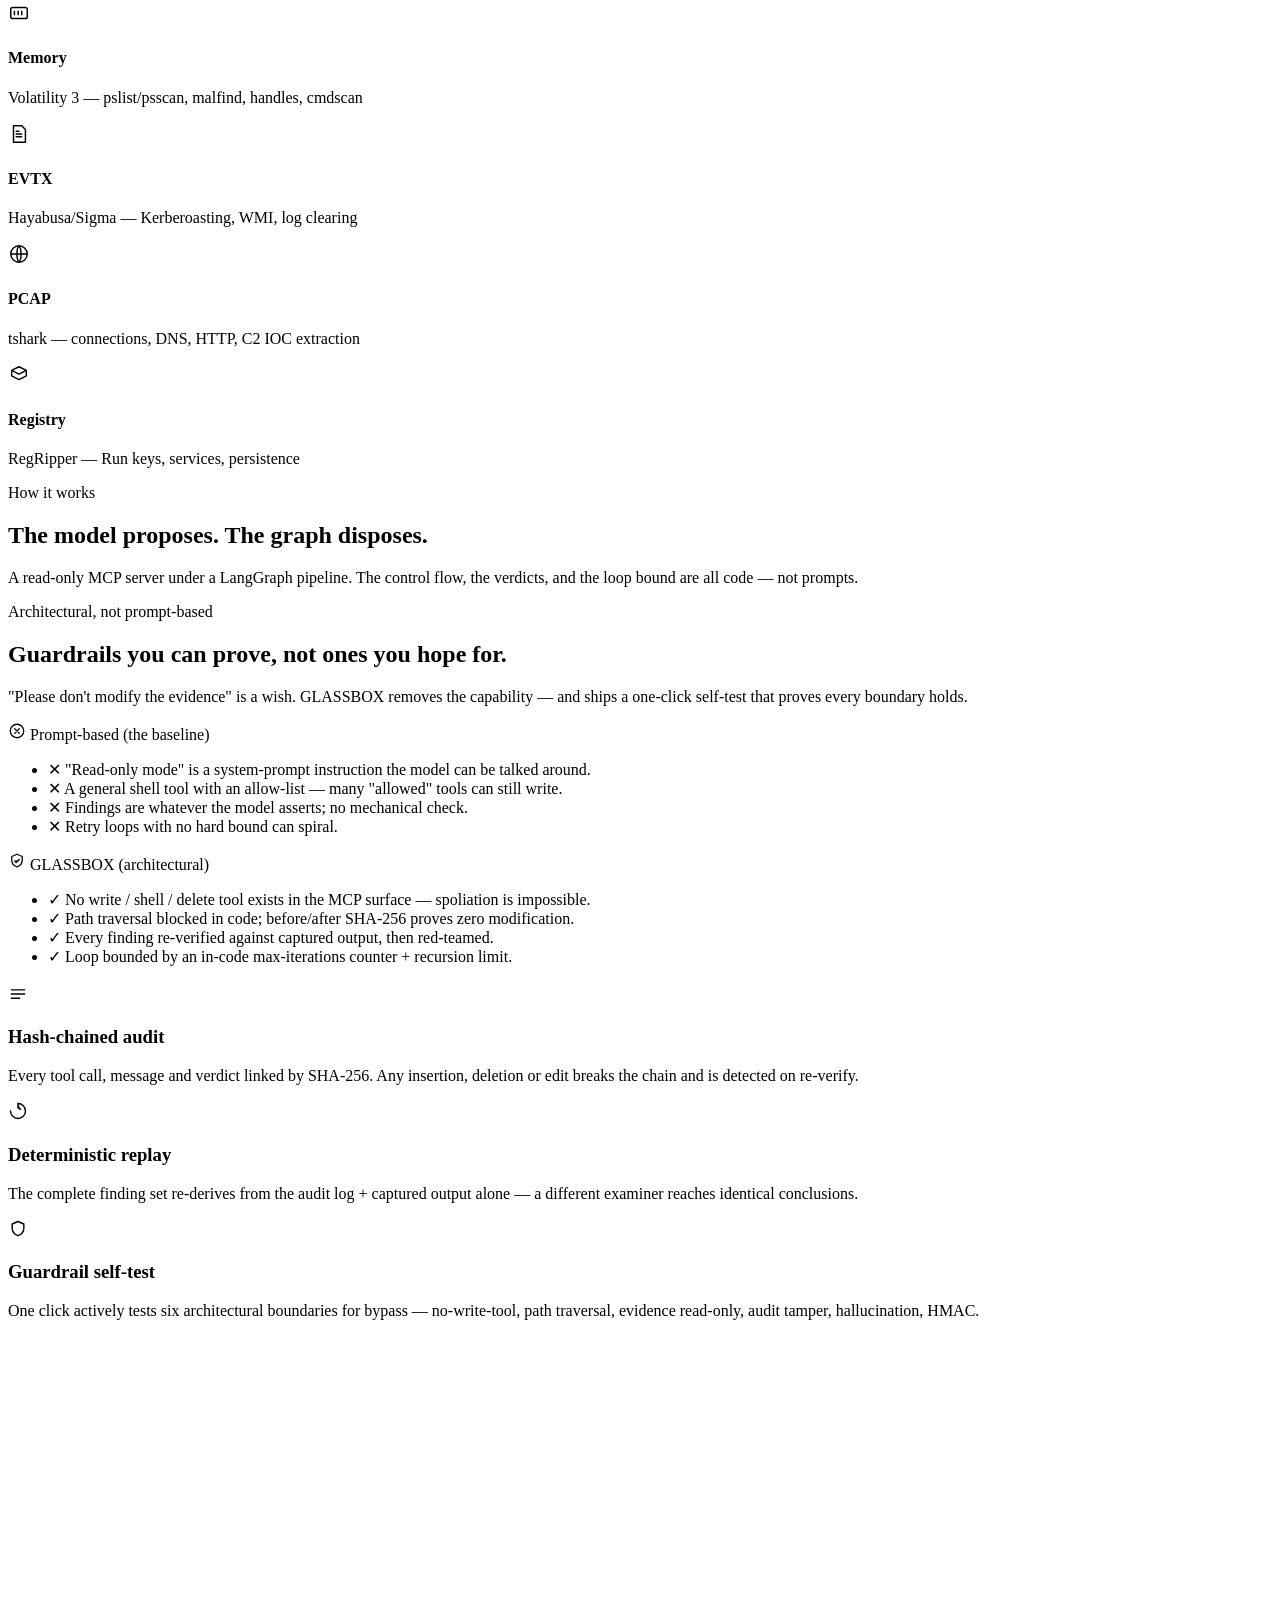
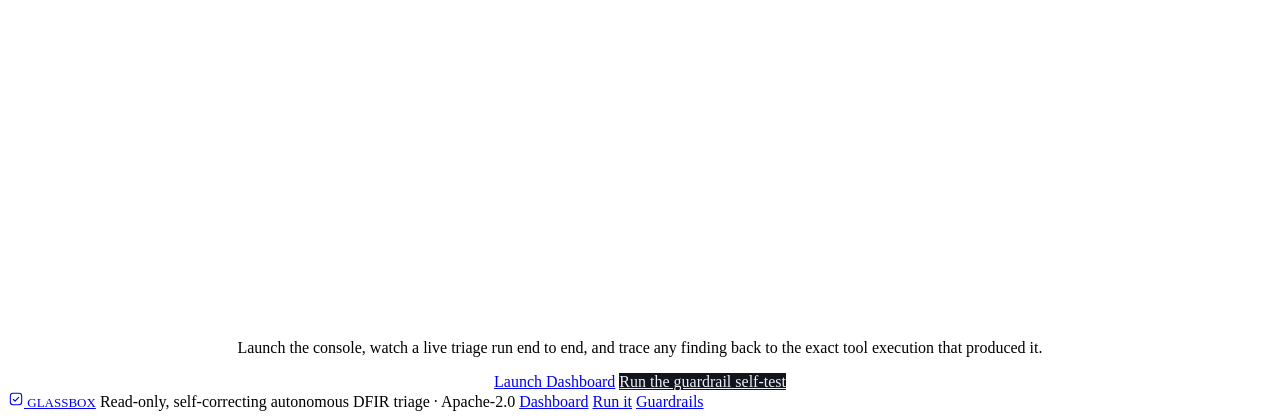
==== commit 0c414321: "feat(landing): award-tier premium redesign — live terminal hero, bento grid, tool marquee A distinct" ====
--- a/src/glassbox/web/static/landing.html
+++ b/src/glassbox/web/static/landing.html
@@ -41,24 +41,49 @@
     </div>
   </nav>
 
-  <!-- ============ HERO ============ -->
-  <header class="hero">
-    <div class="lp-wrap">
-      <span class="eyebrow"><span class="dot"></span> SANS SIFT · Protocol SIFT · FIND&nbsp;EVIL!</span>
-      <h1>Find evil at <span class="grad">machine speed</span> — without hallucinating.</h1>
-      <p class="lead">GLASSBOX is an autonomous, read-only DFIR triage agent. It works disk, memory, EVTX and PCAP in seconds — every finding traces back to the tool call that produced it, a red-team challenges every claim, and the evidence is architecturally untouchable.</p>
-      <div class="hero-cta">
-        <a class="btn btn-primary btn-lg" href="/app">Launch Dashboard</a>
-        <a class="btn btn-lg" href="#run">▶ See it run</a>
-      </div>
-      <div class="hero-trust">
-        <span>An AI adversary reaches domain control in <b>~8&nbsp;minutes</b>.</span>
-        <span>GLASSBOX triages a full case in <b>&lt;&nbsp;1&nbsp;second</b>.</span>
-      </div>
-
-      <!-- hero product shot (theme-aware mock dashboard) -->
-      <div class="hero-shot reveal">
-        <div class="browser">
+  <!-- ============ HERO (split: editorial text + live terminal) ============ -->
+  <header class="hero split has-glow">
+    <div class="glow-blob p" style="width:560px;height:560px;top:-200px;left:58%"></div>
+    <div class="glow-blob b" style="width:380px;height:380px;top:120px;left:-130px"></div>
+    <div class="glow-blob c" style="width:300px;height:300px;bottom:-120px;right:-80px"></div>
+    <div class="lp-wrap">
+      <div class="hero-grid">
+        <div>
+          <span class="eyebrow"><span class="dot"></span> SANS SIFT · Protocol SIFT · FIND&nbsp;EVIL!</span>
+          <h1>Find evil at <span class="grad">machine speed</span> — without hallucinating.</h1>
+          <p class="lead">GLASSBOX is an autonomous, read-only DFIR triage agent for the SANS SIFT Workstation. Every finding traces back to the tool call that produced it, a red-team challenges every claim, and the evidence is architecturally untouchable.</p>
+          <div class="hero-cta">
+            <a class="btn btn-primary btn-lg" href="/app">Launch Dashboard</a>
+            <a class="btn btn-lg" href="#run">▶ See it run</a>
+          </div>
+          <div class="hero-trust">
+            <span>Adversary breakout: <b>~8&nbsp;min</b>.</span>
+            <span>GLASSBOX triage: <b>&lt;&nbsp;1&nbsp;second</b>.</span>
+          </div>
+        </div>
+        <div class="reveal">
+          <div class="terminal">
+            <div class="term-bar"><div class="dots"><i></i><i></i><i></i></div><span class="t">glassbox — autonomous triage</span></div>
+            <div class="term-body" id="term"></div>
+          </div>
+        </div>
+      </div>
+    </div>
+  </header>
+
+  <!-- tool marquee -->
+  <section class="sec tight">
+    <div class="lp-wrap" style="margin-bottom:22px">
+      <div class="center muted" style="font-size:12px;font-weight:700;letter-spacing:.14em;text-transform:uppercase">Built on the SANS SIFT toolchain — wrapped as typed, read-only functions</div>
+    </div>
+    <div class="marquee"><div class="marquee-track" id="marquee"></div></div>
+  </section>
+
+  <!-- ============ PRODUCT REVEAL ============ -->
+  <section class="sec tight">
+    <div class="lp-wrap">
+      <div class="hero-shot reveal" style="max-width:1000px;margin:0 auto">
+        <div class="browser full">
           <div class="browser-bar"><div class="dots"><i></i><i></i><i></i></div><div class="url">glassbox · /app#/dashboard</div></div>
           <div class="browser-body">
             <div class="mock-metrics">
@@ -92,7 +117,7 @@
         </div>
       </div>
     </div>
-  </header>
+  </section>
 
   <!-- ============ QUOTE ============ -->
   <section class="sec band">
@@ -153,32 +178,59 @@
     </div>
   </section>
 
-  <!-- ============ TOOL STRIP ============ -->
-  <section class="sec tight band">
-    <div class="lp-wrap">
-      <div class="center muted" style="font-size:12.5px;font-weight:700;letter-spacing:.12em;text-transform:uppercase;margin-bottom:22px">Built on the SANS SIFT toolchain — wrapped as typed, read-only functions</div>
-      <div class="logos reveal">
-        <span class="logo-chip"><span class="d"></span> Volatility 3</span>
-        <span class="logo-chip"><span class="d"></span> The Sleuth Kit</span>
-        <span class="logo-chip"><span class="d"></span> Hayabusa</span>
-        <span class="logo-chip"><span class="d"></span> EvtxECmd</span>
-        <span class="logo-chip"><span class="d"></span> tshark</span>
-        <span class="logo-chip"><span class="d"></span> RegRipper</span>
-        <span class="logo-chip"><span class="d"></span> YARA</span>
-        <span class="logo-chip"><span class="d"></span> Plaso</span>
-      </div>
-    </div>
-  </section>
-
-  <!-- ============ FEATURES ============ -->
-  <section class="sec" id="features">
+  <!-- ============ FEATURES (bento) ============ -->
+  <section class="sec band" id="features">
     <div class="lp-wrap">
       <div class="sec-head reveal">
         <div class="kicker">What makes it different</div>
         <h2>A DFIR analyst that can't lie — and can't touch the evidence.</h2>
-        <p>Eight capabilities the baseline Protocol SIFT — and most competitors — don't have, working together end to end.</p>
-      </div>
-      <div class="feat-grid" id="feat-grid"></div>
+        <p>Capabilities the baseline Protocol SIFT — and most competitors — don't have, working together end to end.</p>
+      </div>
+      <div class="bento reveal">
+        <div class="b tall feature">
+          <div class="bglow"></div>
+          <div class="bi"><svg viewBox="0 0 24 24" width="22" height="22"><rect x="4" y="9" width="16" height="11" rx="2" fill="none" stroke="currentColor" stroke-width="1.7"/><path d="M8 9V6.5a4 4 0 018 0V9" fill="none" stroke="currentColor" stroke-width="1.7"/></svg></div>
+          <h3>Read-only by construction</h3>
+          <p>The MCP server exposes only typed read functions — no shell, write, or delete tool exists for the agent to call. Spoliation is architecturally impossible, not prompt-requested.</p>
+          <div class="big">30</div>
+          <div class="metric-sub" style="margin-top:4px;color:var(--muted)">read-only tools, zero write paths</div>
+          <div class="minibars"><i style="height:45%"></i><i style="height:62%"></i><i style="height:50%"></i><i style="height:80%"></i><i style="height:58%"></i><i style="height:72%"></i><i style="height:64%"></i><i style="height:90%"></i><i style="height:54%"></i><i style="height:70%"></i></div>
+        </div>
+        <div class="b wide">
+          <div class="bglow"></div>
+          <div class="bi"><svg viewBox="0 0 24 24" width="22" height="22"><path d="M5 12l4 4L19 6" fill="none" stroke="currentColor" stroke-width="2" stroke-linecap="round" stroke-linejoin="round"/></svg></div>
+          <h3>Mechanical hallucination gate</h3>
+          <p>Every finding is re-checked against the captured raw output of the tool it cites. Ungrounded claims are quarantined — never reported as fact. This is the GTG-1002 failure mode, engineered out.</p>
+          <div class="tag"><span class="tagx">0 fabricated findings</span></div>
+        </div>
+        <div class="b">
+          <div class="bi"><svg viewBox="0 0 24 24" width="22" height="22"><path d="M12 3l7 3v5c0 4.5-3 7.5-7 9-4-1.5-7-4.5-7-9V6z" fill="none" stroke="currentColor" stroke-width="1.7" stroke-linejoin="round"/><path d="M9 12l2 2 4-4" stroke="currentColor" stroke-width="1.7" stroke-linecap="round" stroke-linejoin="round"/></svg></div>
+          <h3>Adversarial red-team</h3>
+          <p>A panel of skeptics challenges every finding — upheld, demoted, or refuted — removing false positives like benign DNS.</p>
+        </div>
+        <div class="b">
+          <div class="bi"><svg viewBox="0 0 24 24" width="22" height="22"><path d="M7 7l-4 5 4 5M17 7l4 5-4 5M14 4l-4 16" fill="none" stroke="currentColor" stroke-width="1.7" stroke-linecap="round" stroke-linejoin="round"/></svg></div>
+          <h3>Cross-source correlation</h3>
+          <p>Disk vs memory: hidden processes (psscan ≠ pslist), orphan connections, bad parents that single-source misses.</p>
+        </div>
+        <div class="b wide">
+          <div class="bglow"></div>
+          <div class="bi"><svg viewBox="0 0 24 24" width="22" height="22"><path d="M4 7h16M4 12h16M4 17h10" stroke="currentColor" stroke-width="1.7" stroke-linecap="round"/></svg></div>
+          <h3>Hash-chained audit + deterministic replay</h3>
+          <p>A tamper-evident chain of custody where each record's hash covers the prior. The full finding set re-derives from the log alone — court-admissible reproducibility (FRE 901 / Daubert).</p>
+          <div class="tag"><span class="tagx">61/61 findings reproduced</span></div>
+        </div>
+        <div class="b">
+          <div class="bi"><svg viewBox="0 0 24 24" width="22" height="22"><rect x="3.5" y="3.5" width="7" height="7" rx="1.5" fill="none" stroke="currentColor" stroke-width="1.7"/><rect x="13.5" y="3.5" width="7" height="4" rx="1.5" fill="none" stroke="currentColor" stroke-width="1.7"/><rect x="13.5" y="11" width="7" height="9.5" rx="1.5" fill="none" stroke="currentColor" stroke-width="1.7"/><rect x="3.5" y="13" width="7" height="7.5" rx="1.5" fill="none" stroke="currentColor" stroke-width="1.7"/></svg></div>
+          <h3>Full ATT&CK kill-chain</h3>
+          <p>Verified technique mapping across the kill chain, with a one-click MITRE Navigator layer export.</p>
+        </div>
+        <div class="b">
+          <div class="bi"><svg viewBox="0 0 24 24" width="22" height="22"><path d="M4 4v6h6M20 20v-6h-6" fill="none" stroke="currentColor" stroke-width="1.7" stroke-linecap="round" stroke-linejoin="round"/><path d="M4 10a8 8 0 0114-3M20 14a8 8 0 01-14 3" fill="none" stroke="currentColor" stroke-width="1.7" stroke-linecap="round"/></svg></div>
+          <h3>Bounded self-correction</h3>
+          <p>Spots a gap, re-plans, re-runs — bounded by a hard max-iterations counter in code, so it can never spiral.</p>
+        </div>
+      </div>
     </div>
   </section>
 
@@ -284,9 +336,13 @@
   </section>
 
   <!-- ============ CTA ============ -->
-  <section class="sec spotlight cta">
-    <div class="lp-wrap">
-      <div class="reveal">
+  <section class="sec spotlight cta has-glow">
+    <div class="glow-blob p" style="width:520px;height:320px;left:50%;bottom:-180px;transform:translateX(-50%)"></div>
+    <div class="lp-wrap">
+      <div class="reveal" style="display:flex;flex-direction:column;align-items:center">
+        <div class="hero-orb" style="width:170px;height:170px;margin:0 0 30px">
+          <div class="orb-halo"></div><div class="orb"></div>
+        </div>
         <h2 style="color:#fff">Find evil at machine speed.</h2>
         <p>Launch the console, watch a live triage run end to end, and trace any finding back to the exact tool execution that produced it.</p>
         <div class="hero-cta">
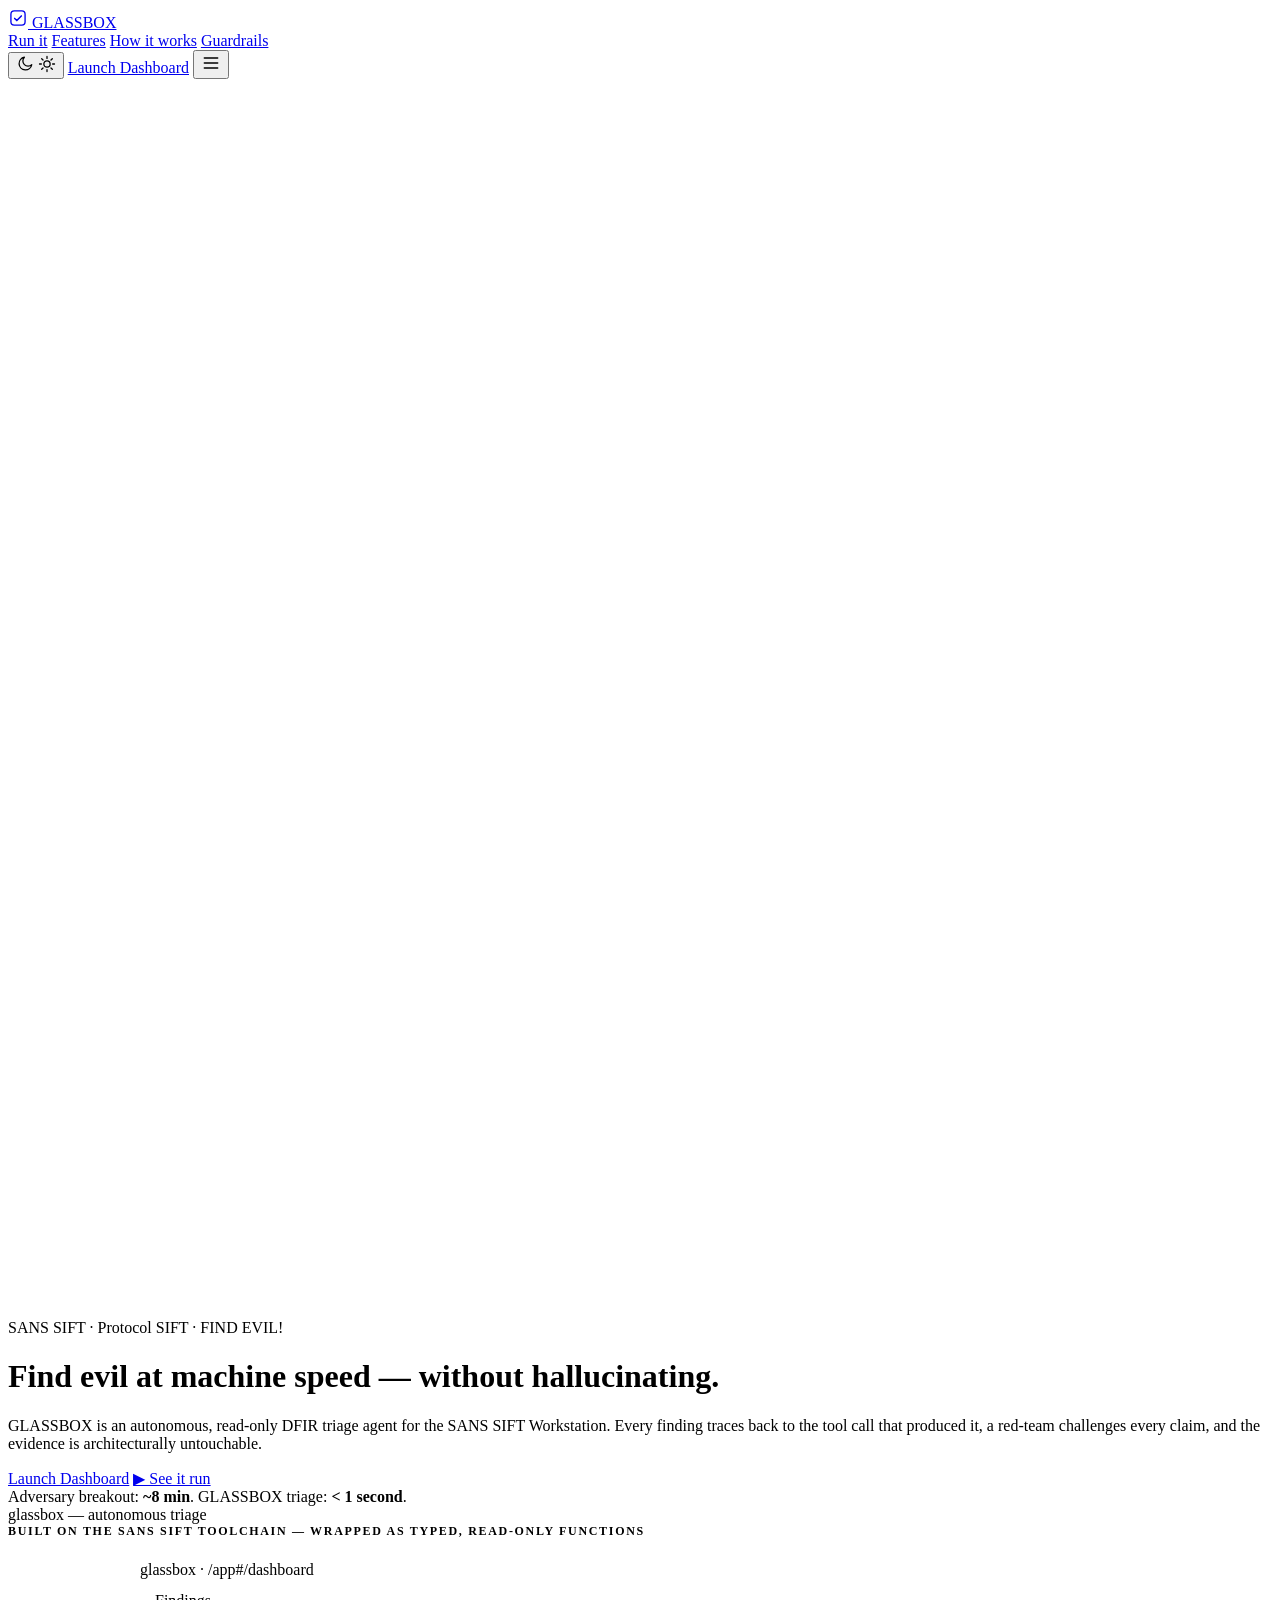
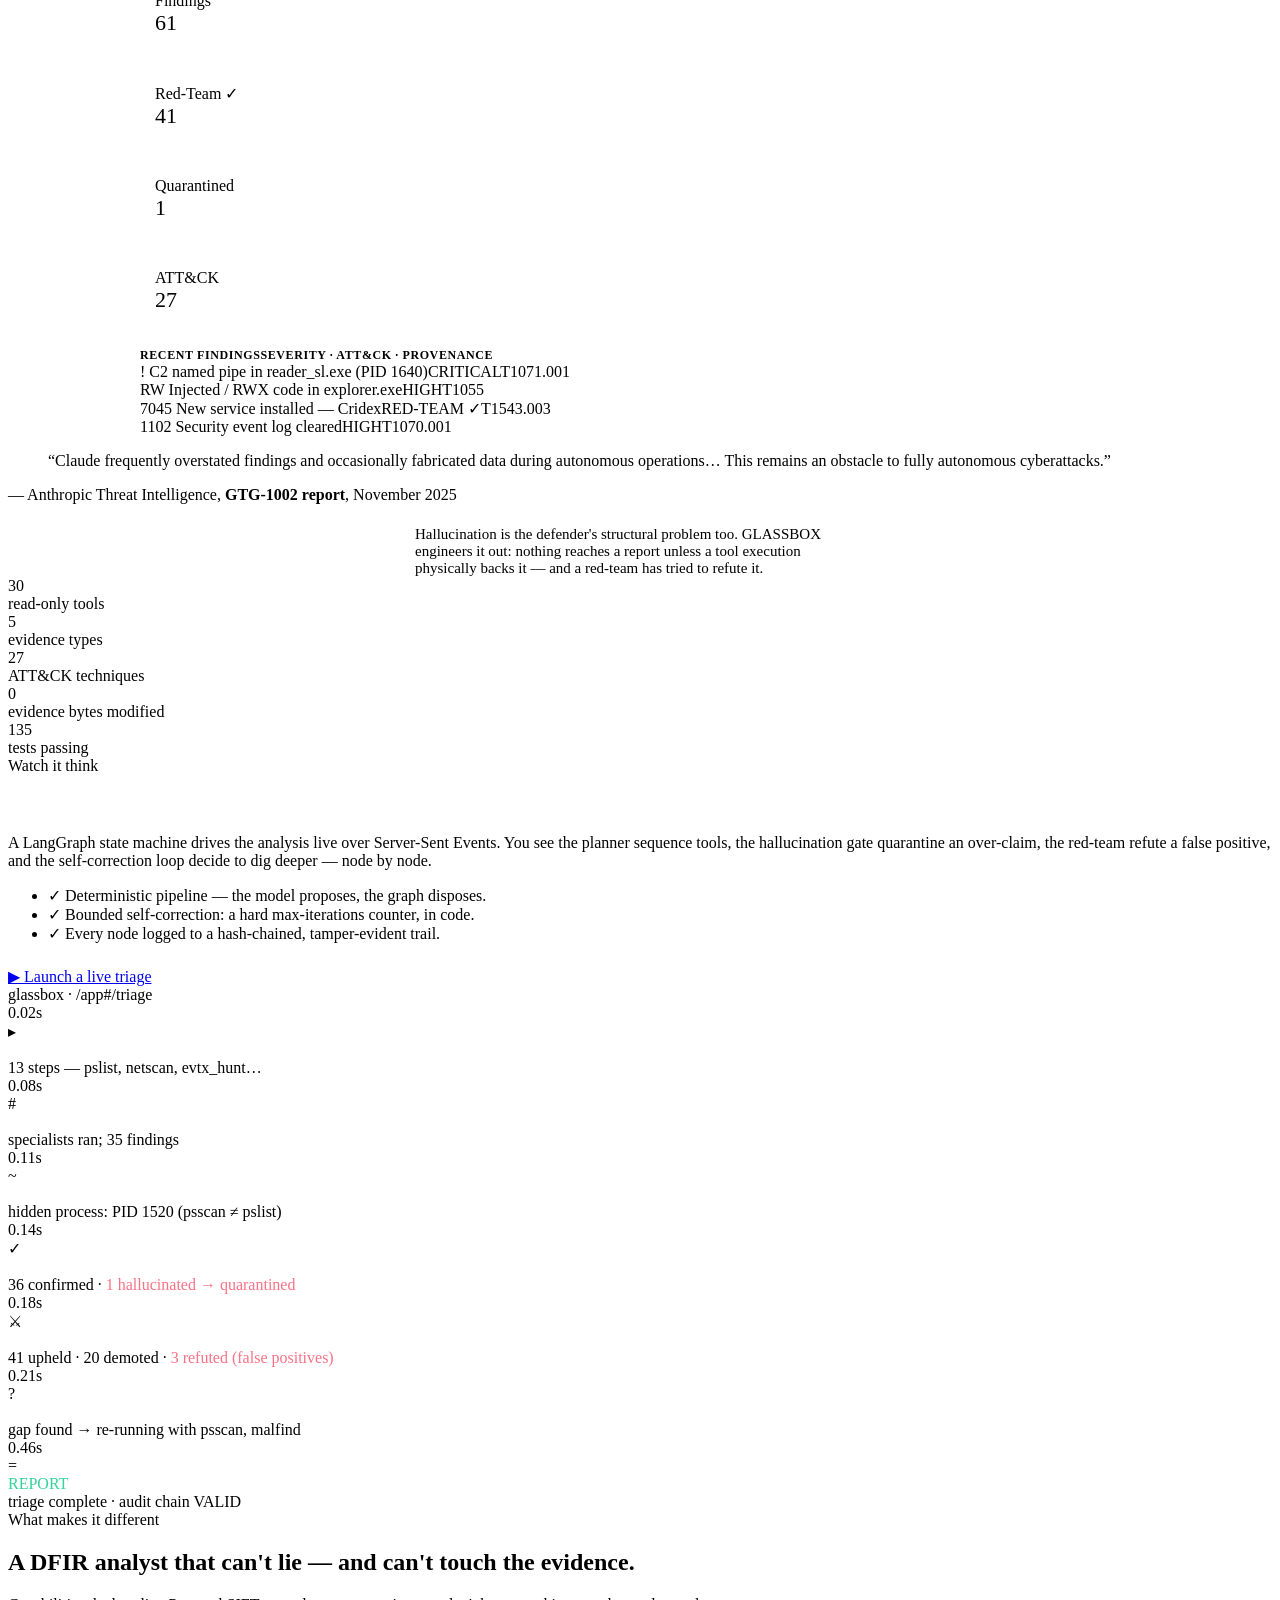
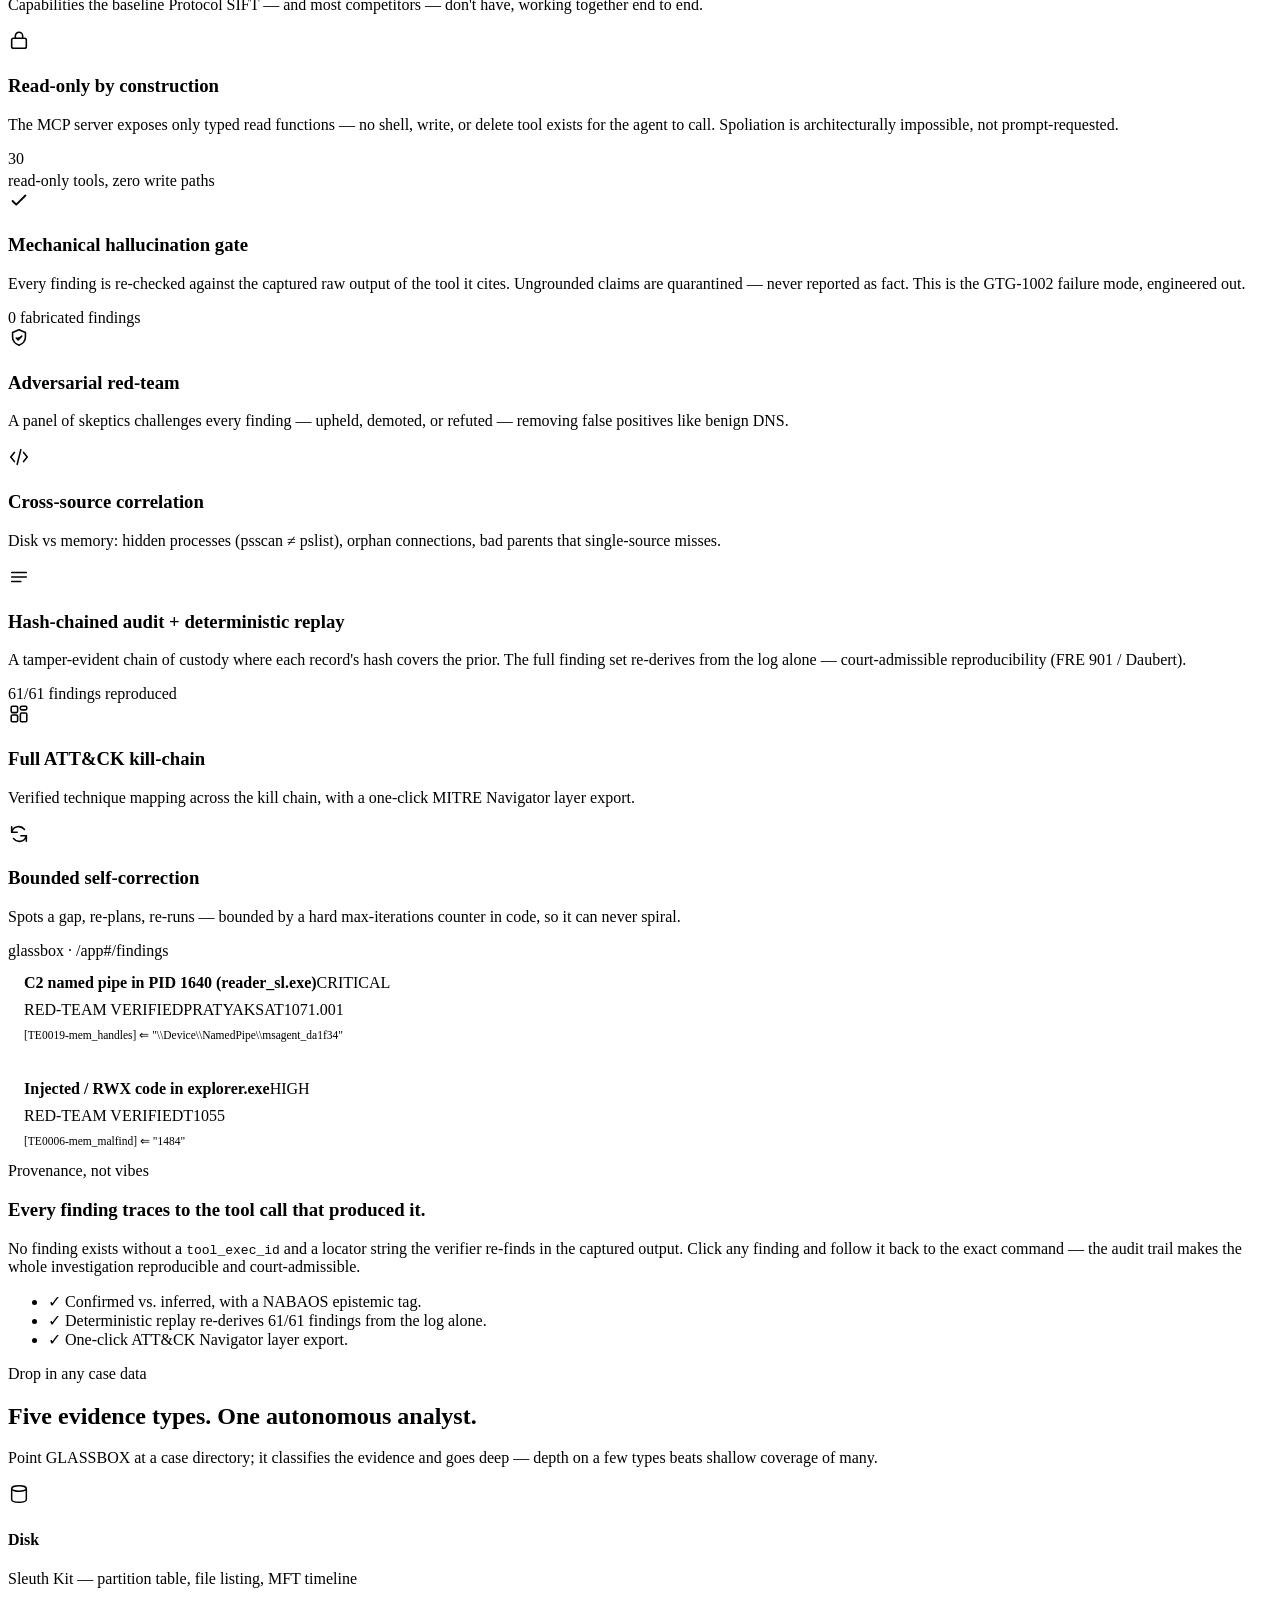
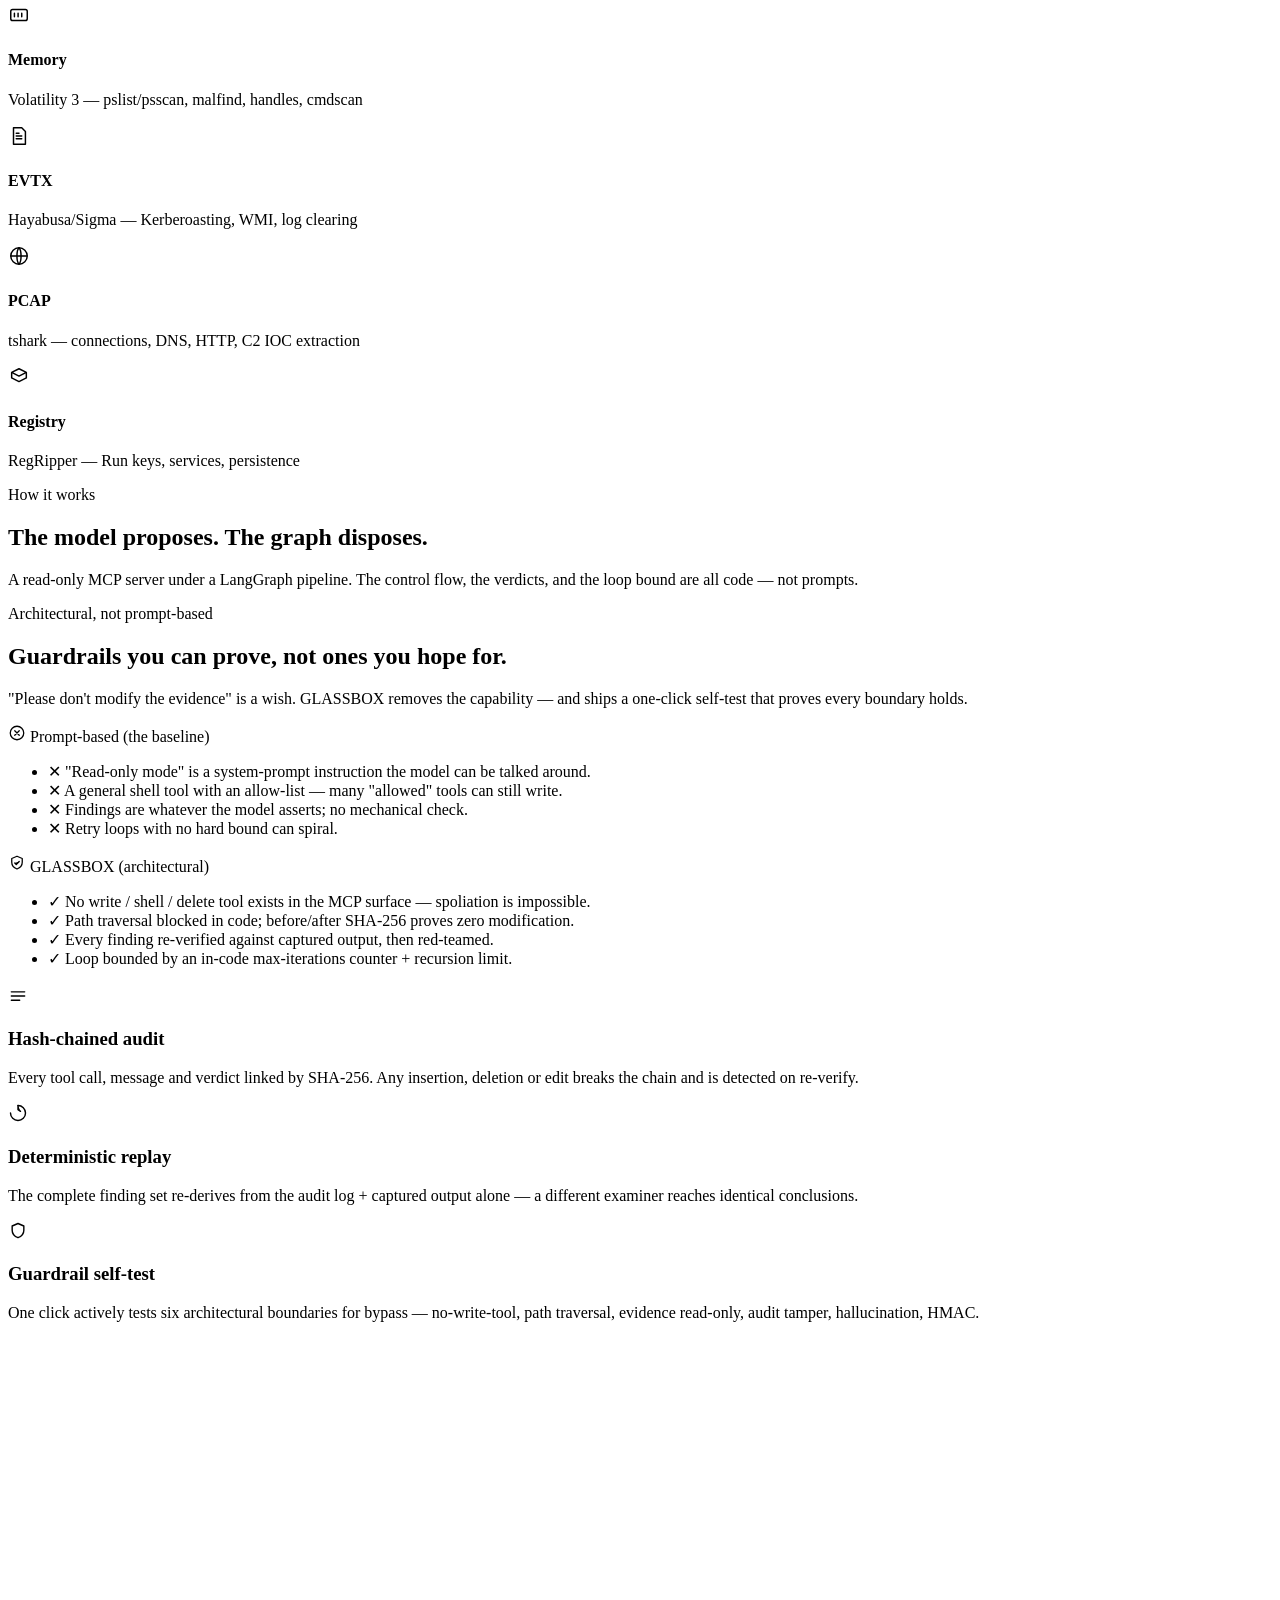
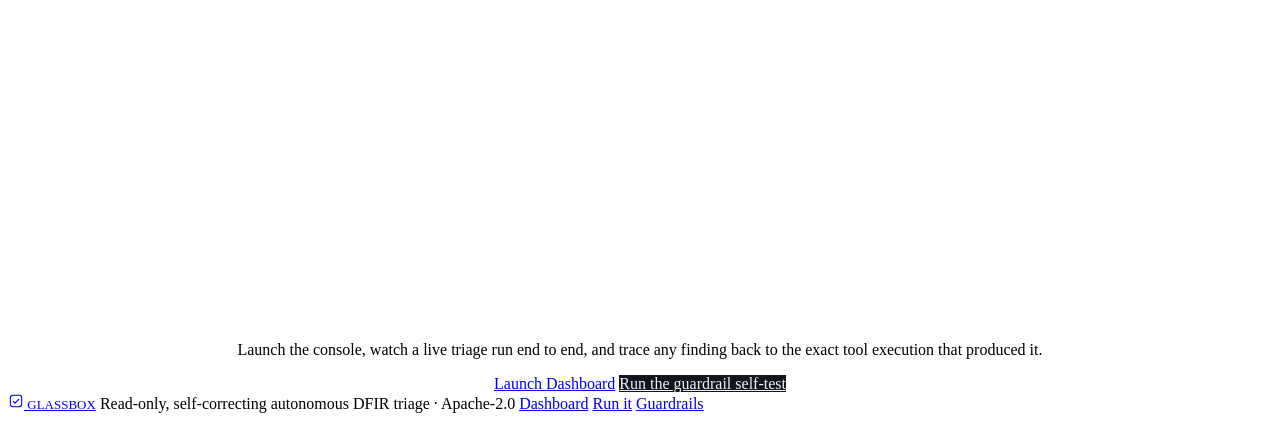
==== commit f34fe328: "fix(ui+security): working sidebar toggle, mobile menus, full button audit, strict CSP + TLS/HMAC har" ====
--- a/src/glassbox/web/static/landing.html
+++ b/src/glassbox/web/static/landing.html
@@ -5,14 +5,7 @@
   <meta name="viewport" content="width=device-width, initial-scale=1" />
   <title>GLASSBOX — Autonomous DFIR triage at machine speed</title>
   <meta name="description" content="GLASSBOX is a read-only, self-correcting autonomous DFIR triage agent for the SANS SIFT Workstation. Every finding traces to a tool call; a red-team challenges every claim; the evidence is architecturally untouchable." />
-  <script>
-    (function () {
-      try { var t = localStorage.getItem("glassbox-theme");
-        if (!t) t = (window.matchMedia && matchMedia("(prefers-color-scheme: light)").matches) ? "light" : "dark";
-        document.documentElement.setAttribute("data-theme", t);
-      } catch (e) { document.documentElement.setAttribute("data-theme", "dark"); }
-    })();
-  </script>
+  <script src="/static/js/theme-boot.js"></script>
   <link rel="stylesheet" href="/static/css/app.css" />
   <link rel="stylesheet" href="/static/css/landing.css" />
   <link rel="icon" href="data:image/svg+xml,&lt;svg xmlns='http://www.w3.org/2000/svg' viewBox='0 0 16 16'&gt;&lt;rect width='16' height='16' rx='3' fill='%236d5efc'/&gt;&lt;path d='M5 8.2l2 2L11 6' fill='none' stroke='white' stroke-width='1.5' stroke-linecap='round' stroke-linejoin='round'/&gt;&lt;/svg&gt;" />
@@ -38,6 +31,16 @@
         <svg class="sun" viewBox="0 0 24 24" width="18" height="18"><circle cx="12" cy="12" r="4.2" fill="none" stroke="currentColor" stroke-width="1.7"/><path d="M12 2v2.5M12 19.5V22M2 12h2.5M19.5 12H22M4.9 4.9l1.8 1.8M17.3 17.3l1.8 1.8M19.1 4.9l-1.8 1.8M6.7 17.3l-1.8 1.8" stroke="currentColor" stroke-width="1.7" stroke-linecap="round"/></svg>
       </button>
       <a class="btn btn-primary" href="/app">Launch Dashboard</a>
+      <button class="icon-btn lp-burger" id="lp-burger" title="Menu" aria-label="Open menu" aria-expanded="false">
+        <svg viewBox="0 0 24 24" width="20" height="20"><path d="M4 6h16M4 12h16M4 18h16" stroke="currentColor" stroke-width="1.8" stroke-linecap="round"/></svg>
+      </button>
+    </div>
+    <div class="lp-drawer" id="lp-drawer" hidden>
+      <a href="#run">Run it</a>
+      <a href="#features">Features</a>
+      <a href="#how">How it works</a>
+      <a href="#trust">Guardrails</a>
+      <a class="btn btn-primary" href="/app">Launch Dashboard</a>
     </div>
   </nav>
 
